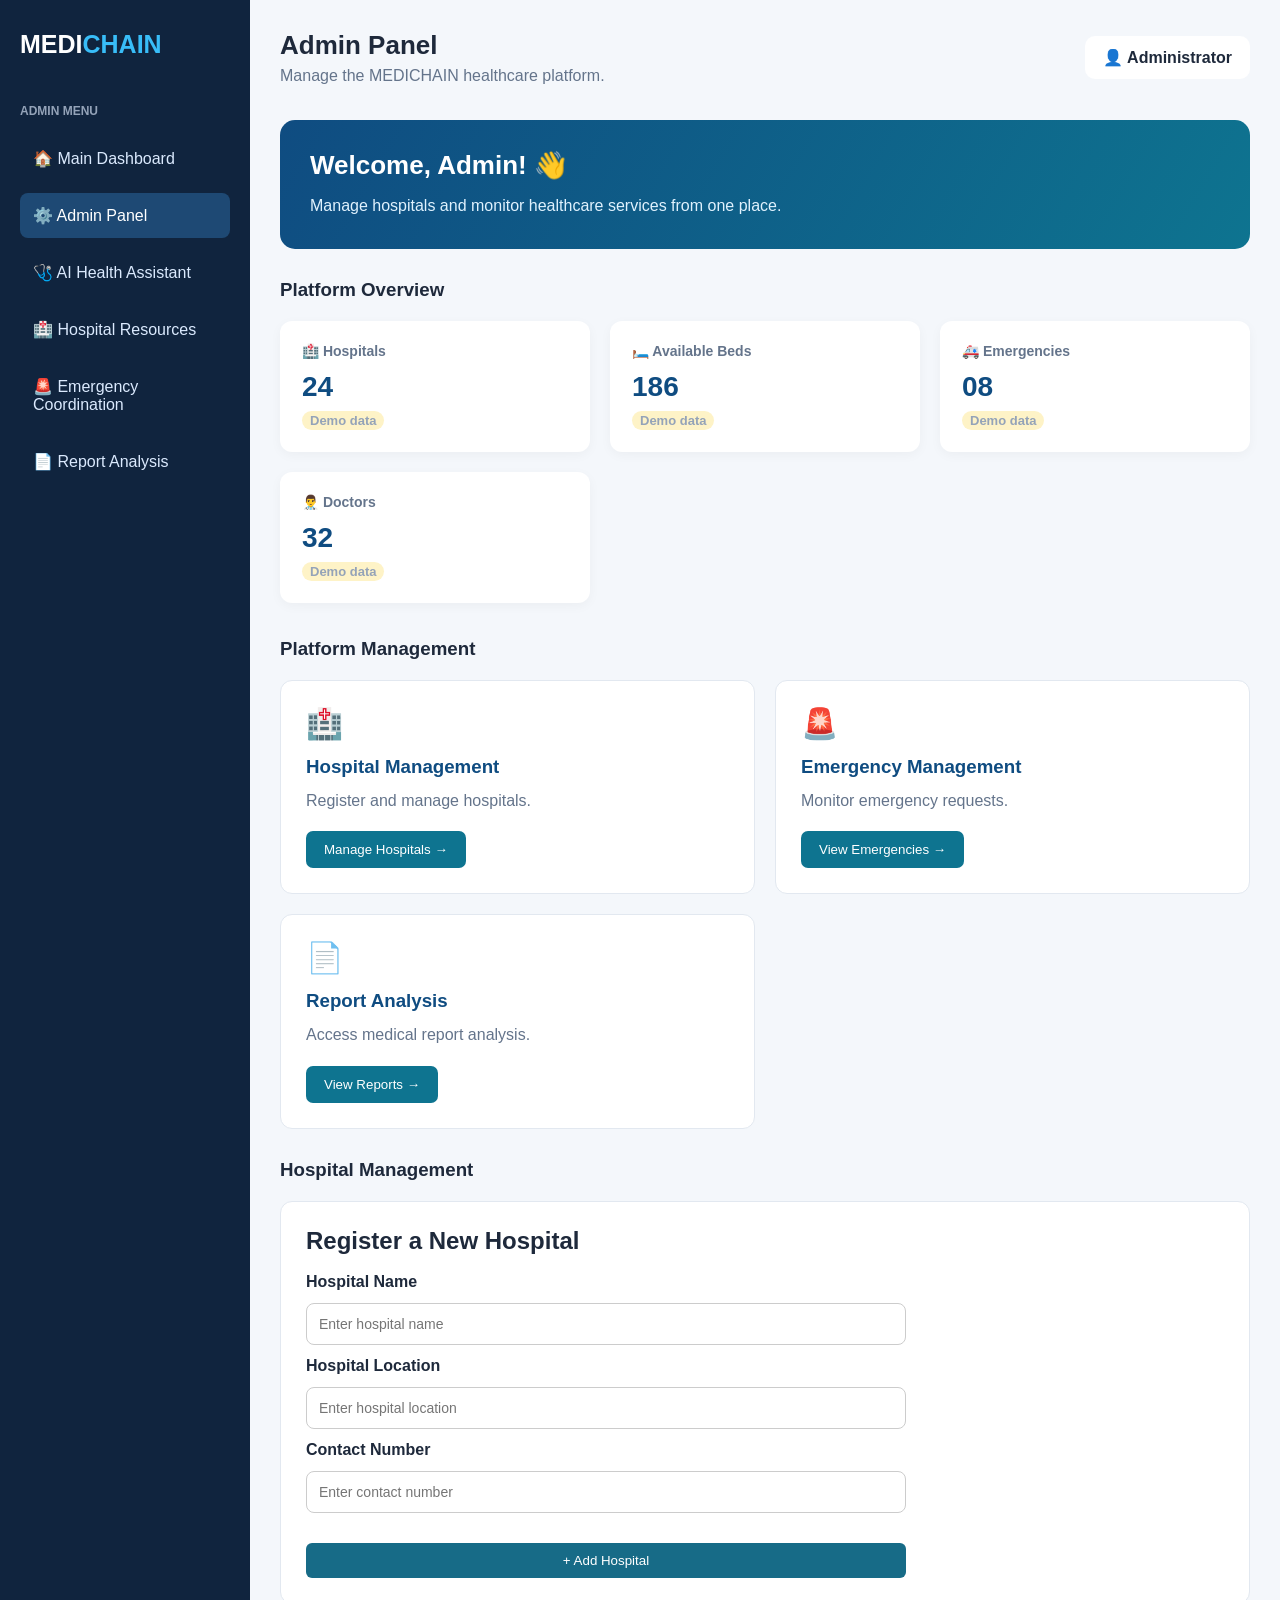
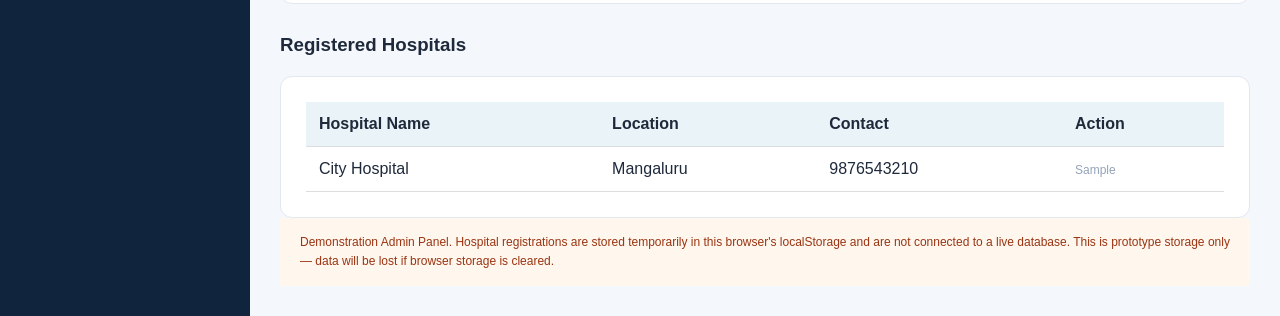
==== Frontend/admin.html @ 3cb1439a "Add MEDICHAIN frontend" ====
<!DOCTYPE html>
<html lang="en">
<head>
    <meta charset="UTF-8">
    <meta name="viewport" content="width=device-width, initial-scale=1.0">
    <title>MEDICHAIN | Admin Panel</title>
    <link rel="stylesheet" href="css/style.css">

    <style>
        .admin-form {
            display: grid;
            gap: 12px;
            max-width: 600px;
        }

        .admin-form input {
            width: 100%;
            padding: 12px;
            border: 1px solid #ccc;
            border-radius: 8px;
            font-size: 14px;
        }

        .admin-form button,
        .delete-btn {
            padding: 10px 16px;
            border: none;
            border-radius: 6px;
            background: #176b87;
            color: white;
            cursor: pointer;
        }

        .delete-btn {
            background: #d9534f;
        }

        .admin-table {
            width: 100%;
            border-collapse: collapse;
        }

        .admin-table th,
        .admin-table td {
            padding: 13px;
            text-align: left;
            border-bottom: 1px solid #ddd;
        }

        .admin-table th {
            background: #eaf3f7;
        }

        .admin-section {
            margin-top: 30px;
        }

        .admin-form label {
            font-weight: 600;
        }
    </style>
</head>

<body>

<div class="dashboard">

    <!-- SIDEBAR -->
    <aside class="sidebar">

        <div class="logo">MEDI<span>CHAIN</span></div>

        <h4>ADMIN MENU</h4>

        <ul>
            <li><a href="index.html">🏠 Main Dashboard</a></li>
            <li><a href="admin.html" class="active">⚙️ Admin Panel</a></li>
            <li><a href="assistant.html">🩺 AI Health Assistant</a></li>
            <li><a href="resources.html">🏥 Hospital Resources</a></li>
            <li><a href="emergency.html">🚨 Emergency Coordination</a></li>
            <li><a href="reports.html">📄 Report Analysis</a></li>
        </ul>

    </aside>

    <!-- MAIN CONTENT -->
    <main class="main-content">

        <header class="topbar">
            <div>
                <h2>Admin Panel</h2>
                <p>Manage the MEDICHAIN healthcare platform.</p>
            </div>

            <div class="profile">👤 Administrator</div>
        </header>

        <!-- WELCOME -->
        <section class="welcome">
            <h2>Welcome, Admin! 👋</h2>
            <p>Manage hospitals and monitor healthcare services from one place.</p>        </section>

        <!-- STATISTICS -->
        <h3 class="section-title">Platform Overview</h3>

        <section class="stats">

            <div class="stat-card">
                <h3>🏥 Hospitals</h3>
                <h1 id="hospitalCount">24</h1>
                <p class="demo-label">Demo data</p>
            </div>

            <div class="stat-card">
                <h3>🛏️ Available Beds</h3>
                <h1>186</h1>
                <p class="demo-label">Demo data</p>
            </div>

            <div class="stat-card">
                <h3>🚑 Emergencies</h3>
                <h1>08</h1>
                <p class="demo-label">Demo data</p>
            </div>

            <div class="stat-card">
                <h3>👨‍⚕️ Doctors</h3>
                <h1>32</h1>
                <p class="demo-label">Demo data</p>
            </div>

        </section>

        <!-- ADMINISTRATION -->
        <h3 class="section-title">Platform Management</h3>

        <section class="features">

            <div class="feature-card">
                <div class="icon">🏥</div>
                <h3>Hospital Management</h3>
                <p>Register and manage hospitals.</p>
                <button onclick="document.getElementById('hospitalSection').scrollIntoView({behavior:'smooth'})">
                    Manage Hospitals →
                </button>
            </div>

            <div class="feature-card">
                <div class="icon">🚨</div>
                <h3>Emergency Management</h3>
                <p>Monitor emergency requests.</p>
                <button onclick="window.location.href='emergency.html'">
                    View Emergencies →
                </button>
            </div>

            <div class="feature-card">
                <div class="icon">📄</div>
                <h3>Report Analysis</h3>
                <p>Access medical report analysis.</p>
                <button onclick="window.location.href='reports.html'">
                    View Reports →
                </button>
            </div>

        </section>

        <!-- HOSPITAL REGISTRATION -->
        <div class="admin-section" id="hospitalSection">

            <h3 class="section-title">Hospital Management</h3>

            <section class="feature-card">

                <h2>Register a New Hospital</h2>

                <br>

                <form class="admin-form" id="hospitalForm">

                    <label for="hospitalName">Hospital Name</label>
                    <input type="text" id="hospitalName"
                           placeholder="Enter hospital name" required>

                    <label for="hospitalLocation">Hospital Location</label>
                    <input type="text" id="hospitalLocation"
                           placeholder="Enter hospital location" required>

                    <label for="hospitalContact">Contact Number</label>
                    <input type="tel" id="hospitalContact"
                           placeholder="Enter contact number"
                           pattern="[0-9+ -]{7,15}" required>

                    <button type="submit">+ Add Hospital</button>

                </form>

                <p id="hospitalMessage"></p>

            </section>

        </div>

        <!-- HOSPITAL LIST -->
        <div class="admin-section">

            <h3 class="section-title">Registered Hospitals</h3>

            <section class="feature-card">

                <table class="admin-table">

                    <thead>
                        <tr>
                            <th>Hospital Name</th>
                            <th>Location</th>
                            <th>Contact</th>
                            <th>Action</th>
                        </tr>
                    </thead>

                    <tbody id="hospitalList">

                        <tr>
                            <td>City Hospital</td>
                            <td>Mangaluru</td>
                            <td>9876543210</td>
                            <td>Sample Hospital</td>
                        </tr>

                    </tbody>

                </table>

            </section>

        </div>

        <p class="disclaimer">
            Demonstration Admin Panel. Hospital registrations are stored
            temporarily in this browser's localStorage and are not connected to a live database.
            This is prototype storage only — data will be lost if browser storage is cleared.
        </p>

    </main>

</div>

<script>

    // Sample hospital shown when no localStorage data exists
    const SAMPLE_HOSPITALS = [
        { name: "City Hospital", location: "Mangaluru", contact: "9876543210", sample: true }
    ];

    // Load saved hospitals from browser storage (localStorage key: medichain_hospitals)
    let hospitals = JSON.parse(localStorage.getItem("medichain_hospitals")) || null;

    // First visit: pre-populate with sample data so the table is not blank
    if (hospitals === null) {
        hospitals = SAMPLE_HOSPITALS.slice();
    }

    function displayHospitals() {

        const hospitalList = document.getElementById("hospitalList");
        const hospitalCount = document.getElementById("hospitalCount");

        hospitalList.innerHTML = "";

        if (hospitals.length === 0) {
            const emptyRow = document.createElement("tr");
            const emptyCell = document.createElement("td");
            emptyCell.colSpan = 4;
            emptyCell.textContent = "No hospitals registered yet.";
            emptyCell.style.color = "#94a3b8";
            emptyCell.style.textAlign = "center";
            emptyRow.appendChild(emptyCell);
            hospitalList.appendChild(emptyRow);
            hospitalCount.textContent = 24;
            return;
        }

        hospitals.forEach(function(hospital, index) {

            const row = document.createElement("tr");

            [hospital.name, hospital.location, hospital.contact].forEach(function(value) {
                const cell = document.createElement("td");
                cell.textContent = value;
                row.appendChild(cell);
            });

            const actionCell = document.createElement("td");

            if (hospital.sample) {
                // Sample row: show a label instead of a delete button
                const label = document.createElement("span");
                label.textContent = "Sample";
                label.style.color = "#94a3b8";
                label.style.fontSize = "12px";
                actionCell.appendChild(label);
            } else {
                const deleteButton = document.createElement("button");
                deleteButton.textContent = "Delete";
                deleteButton.className = "delete-btn";
                deleteButton.onclick = function() {
                    deleteHospital(index);
                };
                actionCell.appendChild(deleteButton);
            }

            row.appendChild(actionCell);
            hospitalList.appendChild(row);

        });

        // Count: 24 base (demo) + user-added hospitals (excluding sample row)
        const userAdded = hospitals.filter(function(h) { return !h.sample; }).length;
        hospitalCount.textContent = 24 + userAdded;
    }

    // Add a new hospital
    document.getElementById("hospitalForm").addEventListener("submit", function(event) {

        event.preventDefault();

        const name = document.getElementById("hospitalName").value.trim();
        const location = document.getElementById("hospitalLocation").value.trim();
        const contact = document.getElementById("hospitalContact").value.trim();

        if (!name || !location || !contact) {
            return;
        }

        hospitals.push({
            name: name,
            location: location,
            contact: contact,
            sample: false
        });

        // Persist only non-sample hospitals to localStorage
        const toSave = hospitals.filter(function(h) { return !h.sample; });
        localStorage.setItem("medichain_hospitals", JSON.stringify(toSave));

        document.getElementById("hospitalMessage").textContent =
            "Hospital registered successfully! (Stored in browser localStorage — demonstration only.)";

        document.getElementById("hospitalForm").reset();

        displayHospitals();

    });

    // Delete a hospital
    function deleteHospital(index) {

        const confirmDelete = confirm("Are you sure you want to delete this hospital?");

        if (confirmDelete) {

            hospitals.splice(index, 1);

            const toSave = hospitals.filter(function(h) { return !h.sample; });
            localStorage.setItem("medichain_hospitals", JSON.stringify(toSave));

            displayHospitals();

        }

    }

    // Display hospitals when page loads
    displayHospitals();

</script>

</body>
</html>
---- Frontend/css/style.css ----
/* General Reset */
* {
    margin: 0;
    padding: 0;
    box-sizing: border-box;
}

body {
    font-family: Arial, sans-serif;
    background: #f4f7fb;
    color: #1e293b;
}

/* Main Layout */
.dashboard {
    display: flex;
    min-height: 100vh;
}

/* Sidebar */
.sidebar {
    width: 250px;
    background: #10243e;
    color: white;
    padding: 30px 20px;
}

.logo {
    font-size: 25px;
    font-weight: bold;
    margin-bottom: 45px;
}

.logo span {
    color: #38bdf8;
}

.sidebar h4 {
    color: #94a3b8;
    font-size: 12px;
    margin-bottom: 18px;
}

.sidebar ul {
    list-style: none;
}

.sidebar li {
    margin-bottom: 12px;
}

.sidebar a {
    display: block;
    color: #dbeafe;
    text-decoration: none;
    padding: 13px;
    border-radius: 8px;
    transition: 0.3s;
}

.sidebar a:hover,
.sidebar a.active {
    background: #1e4974;
    color: white;
}

/* Main Content */
.main-content {
    flex: 1;
    padding: 30px;
    min-width: 0;
}

.topbar {
    display: flex;
    justify-content: space-between;
    align-items: center;
    gap: 15px;
    margin-bottom: 35px;
}

.topbar h2 {
    font-size: 26px;
}

.topbar p {
    color: #64748b;
    margin-top: 6px;
}

.profile {
    background: white;
    padding: 12px 18px;
    border-radius: 10px;
    font-weight: bold;
}

/* Welcome Section */
.welcome {
    background: linear-gradient(120deg, #0f4c81, #0e7490);
    color: white;
    padding: 30px;
    border-radius: 15px;
    margin-bottom: 30px;
}

.welcome h2 {
    margin-bottom: 12px;
    font-size: 26px;
}

.welcome p {
    color: #e0f2fe;
    line-height: 1.6;
}

/* Statistics */
.stats {
    display: grid;
    grid-template-columns: repeat(3, minmax(0, 1fr));
    gap: 20px;
    margin-bottom: 35px;
}

.stat-card {
    background: white;
    padding: 22px;
    border-radius: 12px;
    box-shadow: 0 3px 12px rgba(0,0,0,0.04);
}

.stat-card h3 {
    color: #64748b;
    font-size: 14px;
    margin-bottom: 12px;
}

.stat-card h1 {
    font-size: 28px;
    color: #0f4c81;
}

/* Feature Cards */
.section-title {
    margin-bottom: 20px;
}

.features {
    display: grid;
    grid-template-columns: repeat(2, minmax(0, 1fr));
    gap: 20px;
}

.feature-card {
    background: white;
    padding: 25px;
    border-radius: 12px;
    border: 1px solid #e2e8f0;
    transition: 0.3s;
}

.feature-card:hover {
    transform: translateY(-5px);
    box-shadow: 0 8px 20px rgba(0,0,0,0.08);
}

.feature-card .icon {
    font-size: 30px;
    margin-bottom: 15px;
}

.feature-card h3 {
    margin-bottom: 10px;
    color: #0f4c81;
}

.feature-card p {
    color: #64748b;
    line-height: 1.6;
}

.feature-card button {
    margin-top: 18px;
    padding: 11px 18px;
    border: none;
    border-radius: 7px;
    background: #0e7490;
    color: white;
    cursor: pointer;
}

.feature-card button:hover {
    background: #155e75;
}

/* Responsive Design */
@media (max-width: 900px) {
    .sidebar {
        width: 200px;
    }

    .stats {
        grid-template-columns: repeat(2, minmax(0, 1fr));
    }
}

@media (max-width: 650px) {
    .dashboard {
        flex-direction: column;
    }

    .sidebar {
        width: 100%;
    }

    .stats,
    .features {
        grid-template-columns: 1fr;
    }

    .topbar {
        align-items: flex-start;
        flex-direction: column;
    }

    .main-content {
        padding: 18px;
    }
}

/* AI HEALTH ASSISTANT */

.chat-container {
    background: white;
    border-radius: 15px;
    border: 1px solid #e2e8f0;
    overflow: hidden;
    box-shadow: 0 4px 15px rgba(0,0,0,0.04);
}

.chat-header {
    padding: 20px;
    background: #10243e;
    color: white;
}

.chat-header h3 {
    margin-bottom: 7px;
}

.chat-header p {
    color: #4ade80;
    font-size: 13px;
}

.chat-messages {
    height: 350px;
    overflow-y: auto;
    padding: 25px;
    display: flex;
    flex-direction: column;
    gap: 15px;
}

.message {
    max-width: 75%;
    padding: 15px;
    border-radius: 12px;
    line-height: 1.6;
    white-space: pre-wrap;
}

.bot-message {
    background: #eaf4f8;
    color: #1e293b;
    align-self: flex-start;
}

.user-message {
    background: #0e7490;
    color: white;
    align-self: flex-end;
}

.suggestions {
    display: flex;
    flex-wrap: wrap;
    gap: 10px;
    padding: 15px 20px;
}

.suggestions button {
    background: #eff6ff;
    border: 1px solid #bfdbfe;
    color: #0f4c81;
    padding: 10px 14px;
    border-radius: 20px;
    cursor: pointer;
}

.suggestions button:hover {
    background: #dbeafe;
}

.chat-input {
    display: flex;
    gap: 10px;
    padding: 20px;
    border-top: 1px solid #e2e8f0;
}

.chat-input input {
    flex: 1;
    min-width: 0;
    padding: 14px;
    border: 1px solid #cbd5e1;
    border-radius: 8px;
    outline: none;
    font-size: 15px;
}

.chat-input input:focus {
    border-color: #0e7490;
}

.chat-input button {
    padding: 12px 22px;
    background: #0e7490;
    color: white;
    border: none;
    border-radius: 8px;
    cursor: pointer;
}

.chat-input button:hover {
    background: #155e75;
}

.disclaimer {
    padding: 15px 20px;
    background: #fff7ed;
    color: #9a3412;
    font-size: 12px;
    line-height: 1.6;
}

@media (max-width: 650px) {
    .message {
        max-width: 90%;
    }

    .chat-input {
        flex-direction: column;
    }

    .chat-input button {
        width: 100%;
    }
}

/* HOSPITAL RESOURCE DASHBOARD */

.resource-table {
    background: white;
    padding: 20px;
    border-radius: 12px;
    border: 1px solid #e2e8f0;
    overflow-x: auto;
    margin-bottom: 25px;
}

.resource-table table {
    width: 100%;
    border-collapse: collapse;
    min-width: 650px;
}

.resource-table th {
    background: #eff6ff;
    color: #0f4c81;
    padding: 16px;
    text-align: left;
    font-size: 14px;
}

.resource-table td {
    padding: 16px;
    border-bottom: 1px solid #e2e8f0;
    color: #475569;
    font-size: 14px;
}

.resource-table tr:last-child td {
    border-bottom: none;
}

.status {
    display: inline-block;
    padding: 6px 12px;
    border-radius: 20px;
    font-size: 12px;
    font-weight: bold;
}

.status.available {
    background: #dcfce7;
    color: #15803d;
}

.status.warning {
    background: #fef3c7;
    color: #b45309;
}

.status.occupied {
    background: #fee2e2;
    color: #b91c1c;
}

/* Resource card descriptions */

.stat-card p {
    color: #94a3b8;
    font-size: 13px;
    margin-top: 8px;
}

/* Demonstration data label */

.demo-label {
    display: inline-block;
    margin-top: 6px;
    font-size: 11px;
    color: #b45309;
    background: #fef3c7;
    padding: 2px 8px;
    border-radius: 10px;
    font-weight: 600;
}

/* Resource page responsive design */

@media (max-width: 650px) {
    .resource-table {
        padding: 12px;
    }
}
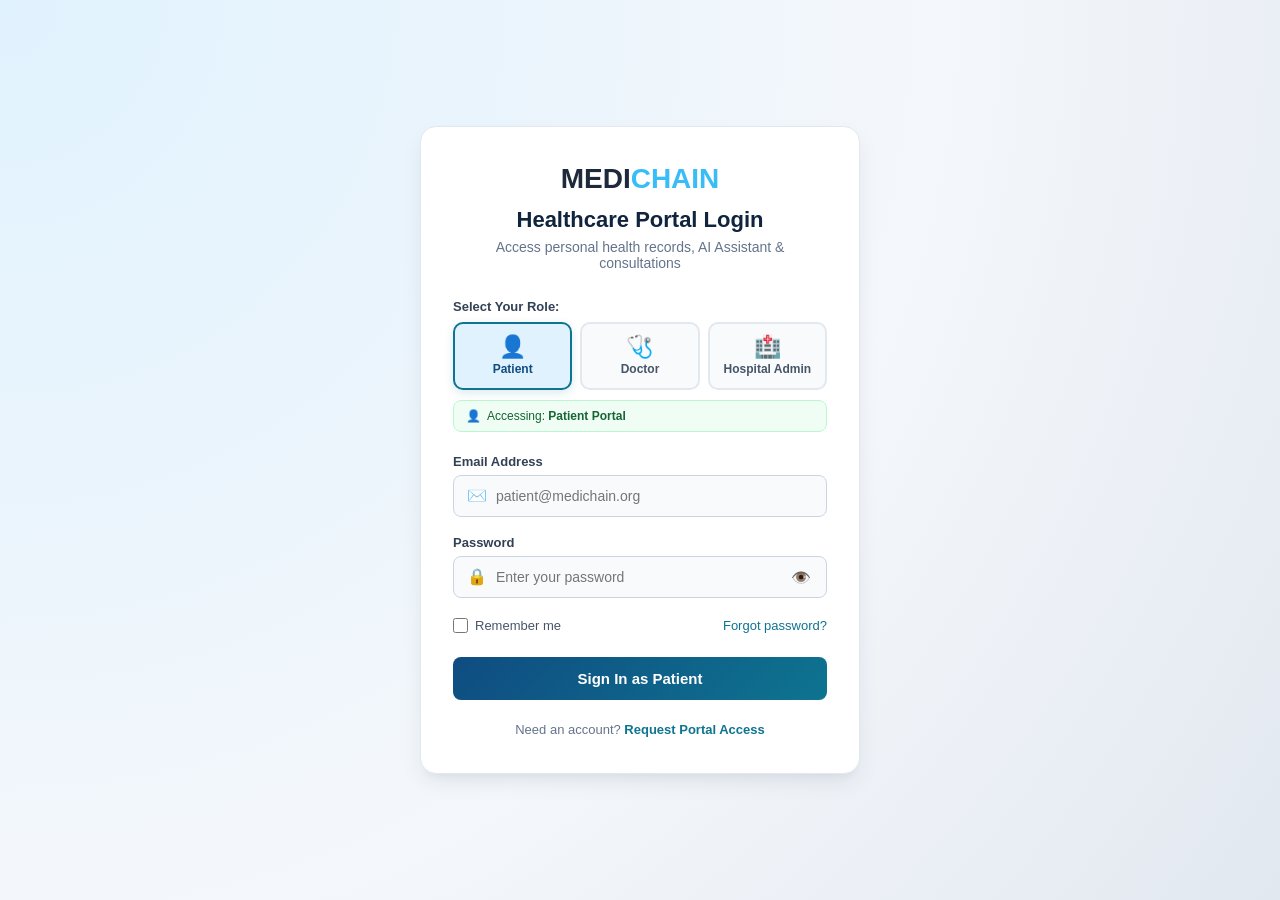
==== commit 8454af6d: "Add login authentication, collapsible sidebar, fixed menu, and UI theme updates" ====
--- a/Frontend/admin.html
+++ b/Frontend/admin.html
@@ -6,6 +6,12 @@
     <meta name="viewport" content="width=device-width, initial-scale=1.0">
     <title>MEDICHAIN | Admin Panel</title>
     <link rel="stylesheet" href="css/style.css">
+    <script>
+        (function() {
+            var auth = localStorage.getItem("medichain_auth") || sessionStorage.getItem("medichain_auth");
+            if (!auth) { window.location.replace("login.html"); }
+        })();
+    </script>
 
     <style>
         .admin-form {
@@ -69,17 +75,22 @@
     <!-- SIDEBAR -->
     <aside class="sidebar">
 
-        <div class="logo">MEDI<span>CHAIN</span></div>
+        <div class="sidebar-header">
+            <div class="logo">
+                <span class="logo-full">MEDI<span>CHAIN</span></span>
+                <span class="logo-short">M<span>C</span></span>
+            </div>
+        </div>
 
         <h4>ADMIN MENU</h4>
 
         <ul>
-            <li><a href="index.html">🏠 Main Dashboard</a></li>
-            <li><a href="admin.html" class="active">⚙️ Admin Panel</a></li>
-            <li><a href="assistant.html">🩺 AI Health Assistant</a></li>
-            <li><a href="resources.html">🏥 Hospital Resources</a></li>
-            <li><a href="emergency.html">🚨 Emergency Coordination</a></li>
-            <li><a href="reports.html">📄 Report Analysis</a></li>
+            <li><a href="index.html" title="Main Dashboard"><span class="nav-icon">🏠</span><span class="nav-text"> Main Dashboard</span></a></li>
+            <li><a href="admin.html" class="active" title="Admin Panel"><span class="nav-icon">⚙️</span><span class="nav-text"> Admin Panel</span></a></li>
+            <li><a href="assistant.html" title="AI Health Assistant"><span class="nav-icon">🩺</span><span class="nav-text"> AI Health Assistant</span></a></li>
+            <li><a href="resources.html" title="Hospital Resources"><span class="nav-icon">🏥</span><span class="nav-text"> Hospital Resources</span></a></li>
+            <li><a href="emergency.html" title="Emergency Coordination"><span class="nav-icon">🚨</span><span class="nav-text"> Emergency Coordination</span></a></li>
+            <li><a href="reports.html" title="Report Analysis"><span class="nav-icon">📄</span><span class="nav-text"> Report Analysis</span></a></li>
         </ul>
 
     </aside>
@@ -88,12 +99,21 @@
     <main class="main-content">
 
         <header class="topbar">
+            <div style="display: flex; align-items: center; gap: 15px;">
+                <button class="topbar-toggle-btn" onclick="toggleSidebar()" title="Toggle Sidebar">
+                    ☰
+                </button>
+                <div>
+                    <h2>Admin Panel</h2>
+                    <p>Manage the MEDICHAIN healthcare platform.</p>
+                </div>
+            </div>
+
             <div>
-                <h2>Admin Panel</h2>
-                <p>Manage the MEDICHAIN healthcare platform.</p>
-            </div>
-
-            <div class="profile">👤 Administrator</div>
+                <button class="profile logout-btn" onclick="handleLogout()" style="cursor: pointer; background: #fee2e2; color: #991b1b; border: 1px solid #fca5a5; font-weight: bold;">
+                    🚪 Logout
+                </button>
+            </div>
         </header>
 
         <!-- WELCOME -->
@@ -376,6 +396,7 @@
     displayHospitals();
 
 </script>
+<script src="js/script.js"></script>
 
 </body>
 </html>
--- a/Frontend/css/style.css
+++ b/Frontend/css/style.css
@@ -24,16 +24,109 @@
     background: #10243e;
     color: white;
     padding: 30px 20px;
+    transition: width 0.3s ease, padding 0.3s ease;
+    overflow-x: hidden;
+    overflow-y: auto;
+    white-space: nowrap;
+    flex-shrink: 0;
+    position: sticky;
+    top: 0;
+    height: 100vh;
+    z-index: 100;
+}
+
+.sidebar::-webkit-scrollbar {
+    width: 4px;
+}
+
+.sidebar::-webkit-scrollbar-thumb {
+    background: rgba(255, 255, 255, 0.2);
+    border-radius: 4px;
+}
+
+.sidebar-header {
+    margin-bottom: 40px;
 }
 
 .logo {
     font-size: 25px;
     font-weight: bold;
-    margin-bottom: 45px;
+    margin-bottom: 0;
 }
 
 .logo span {
     color: #38bdf8;
+}
+
+.logo-short {
+    display: none;
+    font-size: 24px;
+    font-weight: bold;
+    text-align: center;
+}
+
+.topbar-toggle-btn {
+    background: white;
+    border: 1px solid #cbd5e1;
+    color: #0f4c81;
+    border-radius: 8px;
+    width: 42px;
+    height: 42px;
+    display: inline-flex;
+    align-items: center;
+    justify-content: center;
+    cursor: pointer;
+    font-size: 20px;
+    transition: all 0.2s ease;
+    flex-shrink: 0;
+    box-shadow: 0 1px 3px rgba(0, 0, 0, 0.05);
+}
+
+.topbar-toggle-btn:hover {
+    background: #e0f2fe;
+    border-color: #0e7490;
+    color: #0e7490;
+}
+
+/* Sidebar Collapsed State */
+.sidebar.collapsed {
+    width: 75px;
+    padding: 30px 10px;
+}
+
+.sidebar.collapsed .sidebar-header {
+    text-align: center;
+    display: flex;
+    justify-content: center;
+}
+
+.sidebar.collapsed .logo-full {
+    display: none;
+}
+
+.sidebar.collapsed .logo-short {
+    display: block;
+}
+
+.sidebar.collapsed h4 {
+    display: none;
+}
+
+.sidebar.collapsed .nav-text {
+    display: none;
+}
+
+.sidebar.collapsed ul li a {
+    display: flex;
+    justify-content: center;
+    align-items: center;
+    padding: 12px 0;
+    font-size: 18px;
+}
+
+.sidebar.collapsed .nav-icon {
+    font-size: 20px;
+    margin: 0;
 }
 
 .sidebar h4 {
@@ -65,11 +158,20 @@
     color: white;
 }
 
-/* Main Content */
+/* Main Content (Right Side) */
 .main-content {
     flex: 1;
     padding: 30px;
     min-width: 0;
+    background: #3368A0;
+    min-height: 100vh;
+}
+
+.main-content .topbar h2,
+.main-content .section-title,
+.main-content > h2,
+.main-content > h3 {
+    color: #ffffff;
 }
 
 .topbar {
@@ -82,10 +184,11 @@
 
 .topbar h2 {
     font-size: 26px;
+    color: #ffffff;
 }
 
 .topbar p {
-    color: #64748b;
+    color: #e0f2fe;
     margin-top: 6px;
 }
 
@@ -98,11 +201,13 @@
 
 /* Welcome Section */
 .welcome {
-    background: linear-gradient(120deg, #0f4c81, #0e7490);
+    background: linear-gradient(120deg, #10243e, #1e4974);
     color: white;
     padding: 30px;
     border-radius: 15px;
     margin-bottom: 30px;
+    box-shadow: 0 6px 18px rgba(16, 36, 62, 0.25);
+    border: 1px solid rgba(255, 255, 255, 0.15);
 }
 
 .welcome h2 {
@@ -127,18 +232,25 @@
     background: white;
     padding: 22px;
     border-radius: 12px;
+    border: 2px solid transparent;
     box-shadow: 0 3px 12px rgba(0,0,0,0.04);
+    transition: transform 0.25s cubic-bezier(0.16, 1, 0.3, 1),
+                box-shadow 0.25s cubic-bezier(0.16, 1, 0.3, 1),
+                border-color 0.25s ease;
+    cursor: pointer;
 }
 
 .stat-card h3 {
     color: #64748b;
     font-size: 14px;
     margin-bottom: 12px;
+    transition: color 0.2s ease, font-weight 0.2s ease;
 }
 
 .stat-card h1 {
     font-size: 28px;
     color: #0f4c81;
+    transition: color 0.2s ease, font-weight 0.2s ease;
 }
 
 /* Feature Cards */
@@ -156,28 +268,67 @@
     background: white;
     padding: 25px;
     border-radius: 12px;
-    border: 1px solid #e2e8f0;
-    transition: 0.3s;
-}
-
+    border: 2px solid #e2e8f0;
+    transition: transform 0.25s cubic-bezier(0.16, 1, 0.3, 1),
+                box-shadow 0.25s cubic-bezier(0.16, 1, 0.3, 1),
+                border-color 0.25s ease;
+    cursor: pointer;
+}
+
+/* Card Pop-Up on Hover with Bold Black Color */
+.stat-card:hover,
 .feature-card:hover {
-    transform: translateY(-5px);
-    box-shadow: 0 8px 20px rgba(0,0,0,0.08);
+    transform: translateY(-8px) scale(1.015);
+    border-color: #000000;
+    box-shadow: 0 16px 32px rgba(0, 0, 0, 0.22), 0 0 0 1px #000000;
+}
+
+.stat-card:hover h1,
+.stat-card:hover h3,
+.stat-card:hover p,
+.feature-card:hover h1,
+.feature-card:hover h2,
+.feature-card:hover h3,
+.feature-card:hover p {
+    color: #000000 !important;
+}
+
+.stat-card:hover h1,
+.feature-card:hover h3 {
+    font-weight: 800;
+}
+
+.stat-card:hover h3,
+.feature-card:hover p {
+    font-weight: 600;
+}
+
+.feature-card:hover button {
+    background: #000000;
+    color: white;
+    box-shadow: 0 4px 12px rgba(0, 0, 0, 0.35);
 }
 
 .feature-card .icon {
     font-size: 30px;
     margin-bottom: 15px;
+    transition: transform 0.25s ease;
+}
+
+.feature-card:hover .icon {
+    transform: scale(1.15);
 }
 
 .feature-card h3 {
     margin-bottom: 10px;
     color: #0f4c81;
+    transition: color 0.2s ease, font-weight 0.2s ease;
 }
 
 .feature-card p {
     color: #64748b;
     line-height: 1.6;
+    transition: color 0.2s ease, font-weight 0.2s ease;
 }
 
 .feature-card button {
@@ -188,6 +339,7 @@
     background: #0e7490;
     color: white;
     cursor: pointer;
+    transition: all 0.2s ease;
 }
 
 .feature-card button:hover {
@@ -212,6 +364,8 @@
 
     .sidebar {
         width: 100%;
+        position: static;
+        height: auto;
     }
 
     .stats,
@@ -343,6 +497,9 @@
     color: #9a3412;
     font-size: 12px;
     line-height: 1.6;
+    border-radius: 10px;
+    margin-top: 25px;
+    box-shadow: 0 2px 8px rgba(0,0,0,0.06);
 }
 
 @media (max-width: 650px) {
@@ -446,3 +603,348 @@
         padding: 12px;
     }
 }
+
+/* ==========================================================================
+   AUTHENTICATION & LOGIN STYLES
+   ========================================================================== */
+
+.auth-body {
+    min-height: 100vh;
+    display: flex;
+    align-items: center;
+    justify-content: center;
+    background: radial-gradient(circle at top left, #e0f2fe 0%, #f4f7fb 60%, #e2e8f0 100%);
+    padding: 24px;
+}
+
+.auth-wrapper {
+    width: 100%;
+    max-width: 440px;
+    margin: 0 auto;
+}
+
+.auth-card {
+    background: white;
+    border-radius: 16px;
+    padding: 36px 32px;
+    box-shadow: 0 10px 25px -5px rgba(16, 36, 62, 0.1), 0 8px 10px -6px rgba(16, 36, 62, 0.05);
+    border: 1px solid #e2e8f0;
+}
+
+.auth-header {
+    text-align: center;
+    margin-bottom: 28px;
+}
+
+.auth-header .logo {
+    font-size: 28px;
+    margin-bottom: 12px;
+}
+
+.auth-header h2 {
+    font-size: 22px;
+    color: #10243e;
+    margin-bottom: 6px;
+}
+
+.auth-header p {
+    color: #64748b;
+    font-size: 14px;
+}
+
+/* Role Selector Tabs */
+.role-selector-container {
+    margin-bottom: 22px;
+}
+
+.role-label {
+    display: block;
+    font-size: 13px;
+    font-weight: 600;
+    color: #334155;
+    margin-bottom: 8px;
+}
+
+.role-selector-grid {
+    display: grid;
+    grid-template-columns: repeat(3, 1fr);
+    gap: 8px;
+}
+
+.role-tab {
+    padding: 12px 6px;
+    border: 2px solid #e2e8f0;
+    background: #f8fafc;
+    border-radius: 10px;
+    cursor: pointer;
+    display: flex;
+    flex-direction: column;
+    align-items: center;
+    gap: 4px;
+    transition: all 0.2s ease;
+    outline: none;
+    user-select: none;
+}
+
+.role-tab .role-icon {
+    font-size: 22px;
+    line-height: 1;
+}
+
+.role-tab .role-name {
+    font-size: 12px;
+    font-weight: 600;
+    color: #475569;
+    text-align: center;
+}
+
+.role-tab:hover {
+    border-color: #38bdf8;
+    background: #f0f9ff;
+    transform: translateY(-1px);
+}
+
+.role-tab.active {
+    border-color: #0e7490;
+    background: #e0f2fe;
+    box-shadow: 0 3px 10px rgba(14, 116, 144, 0.15);
+}
+
+.role-tab.active .role-name {
+    color: #0f4c81;
+}
+
+.role-info-badge {
+    margin-top: 10px;
+    padding: 8px 12px;
+    background: #f0fdf4;
+    border: 1px solid #bbf7d0;
+    border-radius: 8px;
+    font-size: 12px;
+    color: #166534;
+    display: flex;
+    align-items: center;
+    justify-content: space-between;
+    gap: 8px;
+}
+
+.role-info-text {
+    display: flex;
+    align-items: center;
+    gap: 6px;
+}
+
+.role-autofill-btn {
+    background: white;
+    border: 1px solid #86efac;
+    color: #15803d;
+    padding: 4px 9px;
+    border-radius: 12px;
+    font-size: 11px;
+    font-weight: 600;
+    cursor: pointer;
+    transition: all 0.2s;
+    white-space: nowrap;
+}
+
+.role-autofill-btn:hover {
+    background: #15803d;
+    color: white;
+}
+
+.auth-form {
+    display: flex;
+    flex-direction: column;
+    gap: 18px;
+}
+
+.form-group {
+    display: flex;
+    flex-direction: column;
+    gap: 6px;
+}
+
+.form-group label {
+    font-size: 13px;
+    font-weight: 600;
+    color: #334155;
+}
+
+.input-container {
+    position: relative;
+    display: flex;
+    align-items: center;
+}
+
+.input-container .input-icon {
+    position: absolute;
+    left: 14px;
+    font-size: 16px;
+    color: #94a3b8;
+    pointer-events: none;
+    line-height: 1;
+}
+
+.input-container input {
+    width: 100%;
+    padding: 12px 42px 12px 42px;
+    border: 1px solid #cbd5e1;
+    border-radius: 8px;
+    font-size: 14px;
+    color: #1e293b;
+    background: #f8fafc;
+    transition: all 0.2s ease;
+    outline: none;
+}
+
+.input-container input:focus {
+    background: white;
+    border-color: #0e7490;
+    box-shadow: 0 0 0 3px rgba(14, 116, 144, 0.15);
+}
+
+.toggle-password {
+    position: absolute;
+    right: 12px;
+    background: transparent;
+    border: none;
+    cursor: pointer;
+    font-size: 16px;
+    color: #64748b;
+    padding: 4px;
+    display: flex;
+    align-items: center;
+    justify-content: center;
+}
+
+.toggle-password:hover {
+    color: #0f4c81;
+}
+
+.form-options {
+    display: flex;
+    justify-content: space-between;
+    align-items: center;
+    font-size: 13px;
+    margin-top: 2px;
+}
+
+.remember-me {
+    display: flex;
+    align-items: center;
+    gap: 7px;
+    color: #475569;
+    cursor: pointer;
+    user-select: none;
+}
+
+.remember-me input[type="checkbox"] {
+    accent-color: #0e7490;
+    cursor: pointer;
+    width: 15px;
+    height: 15px;
+}
+
+.forgot-link {
+    color: #0e7490;
+    text-decoration: none;
+    font-weight: 500;
+}
+
+.forgot-link:hover {
+    text-decoration: underline;
+}
+
+.btn-primary-auth {
+    padding: 13px;
+    background: linear-gradient(135deg, #0f4c81, #0e7490);
+    color: white;
+    font-size: 15px;
+    font-weight: 600;
+    border: none;
+    border-radius: 8px;
+    cursor: pointer;
+    transition: all 0.2s ease;
+    display: flex;
+    align-items: center;
+    justify-content: center;
+    gap: 8px;
+    margin-top: 6px;
+}
+
+.btn-primary-auth:hover {
+    background: linear-gradient(135deg, #0d3d68, #0c6178);
+    transform: translateY(-1px);
+    box-shadow: 0 4px 12px rgba(14, 116, 144, 0.25);
+}
+
+.btn-primary-auth:active {
+    transform: translateY(0);
+}
+
+.btn-primary-auth:disabled {
+    opacity: 0.7;
+    cursor: not-allowed;
+    transform: none;
+}
+
+.auth-alert {
+    padding: 12px 14px;
+    border-radius: 8px;
+    font-size: 13px;
+    line-height: 1.4;
+    display: none;
+    margin-bottom: 16px;
+}
+
+.auth-alert.error {
+    background: #fee2e2;
+    border: 1px solid #fca5a5;
+    color: #991b1b;
+    display: block;
+}
+
+.auth-alert.success {
+    background: #dcfce7;
+    border: 1px solid #86efac;
+    color: #166534;
+    display: block;
+}
+
+.auth-footer {
+    text-align: center;
+    margin-top: 22px;
+    font-size: 13px;
+    color: #64748b;
+}
+
+.auth-footer a {
+    color: #0e7490;
+    text-decoration: none;
+    font-weight: 600;
+}
+
+.auth-footer a:hover {
+    text-decoration: underline;
+}
+
+.back-home {
+    display: inline-flex;
+    align-items: center;
+    gap: 6px;
+    margin-top: 16px;
+    color: #64748b;
+    text-decoration: none;
+    font-size: 13px;
+    transition: color 0.2s;
+}
+
+.back-home:hover {
+    color: #0f4c81;
+}
+
+@media (max-width: 480px) {
+    .auth-card {
+        padding: 26px 20px;
+    }
+}
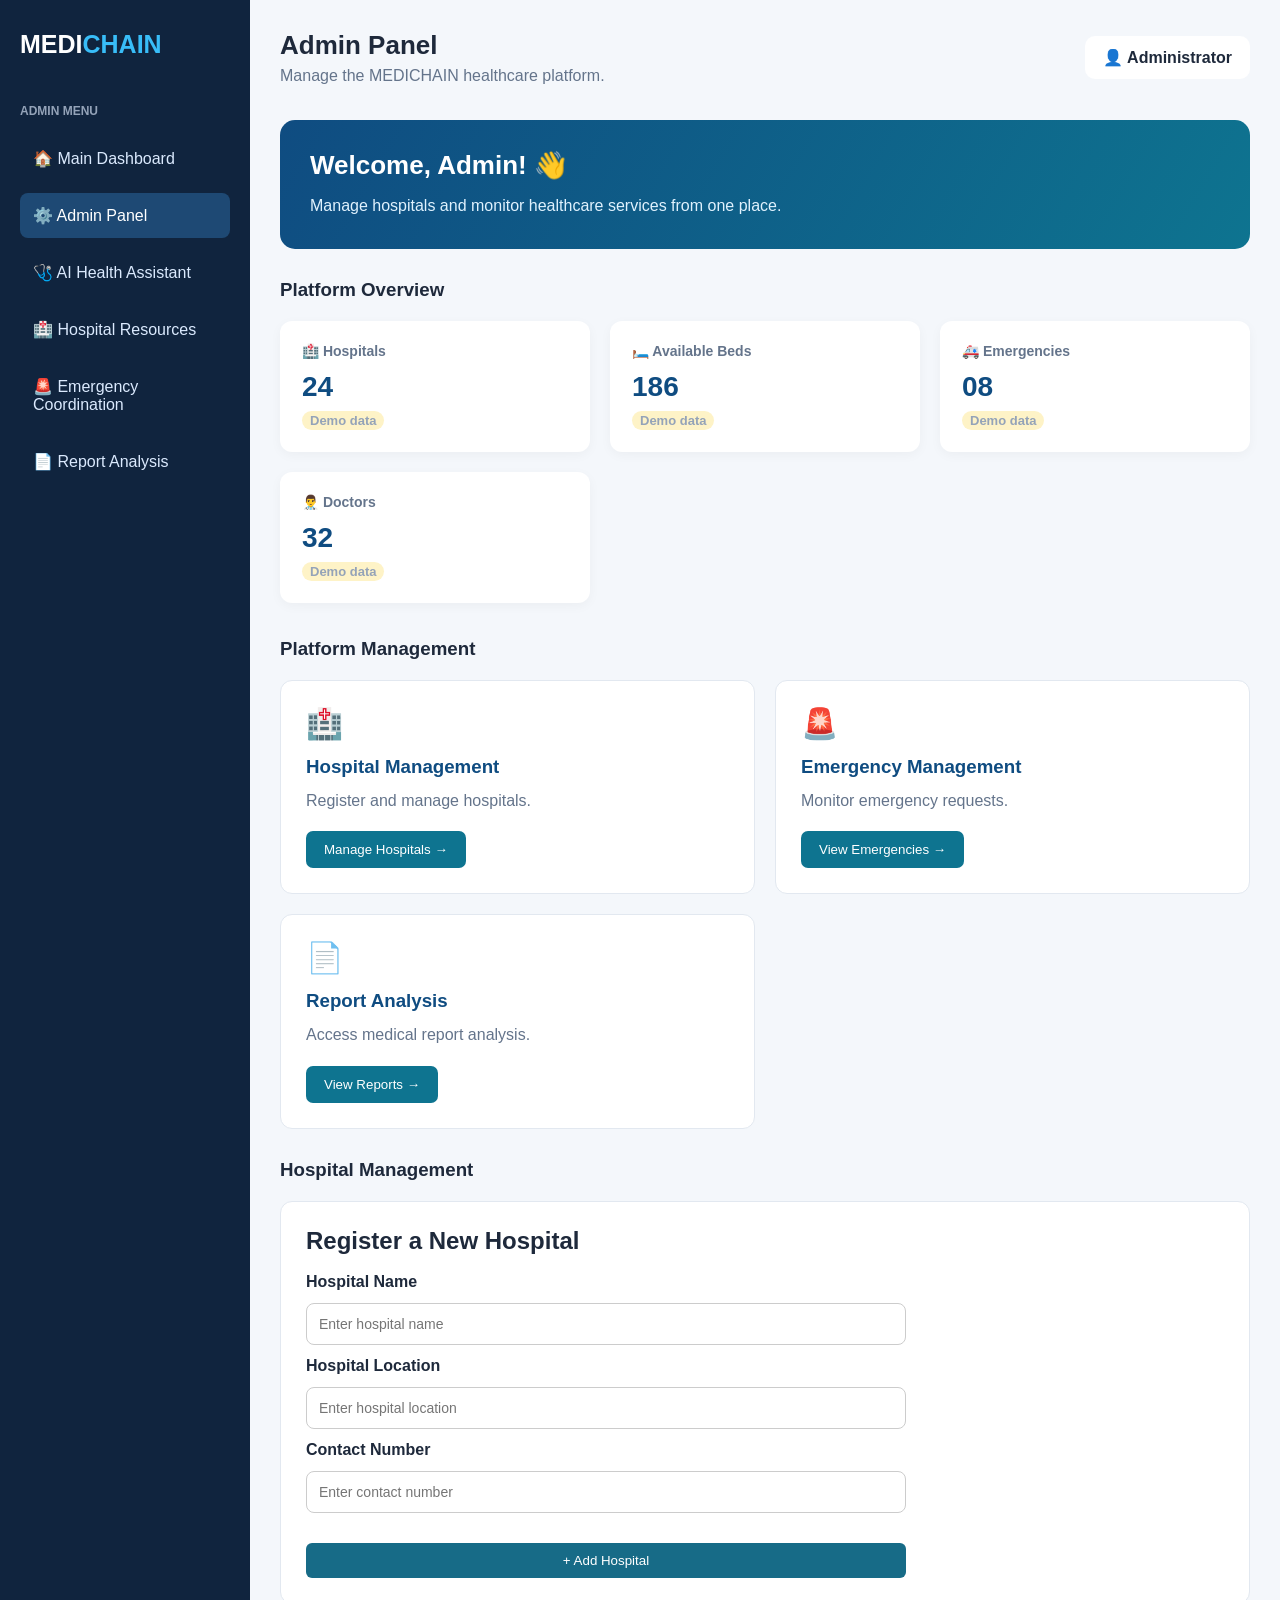
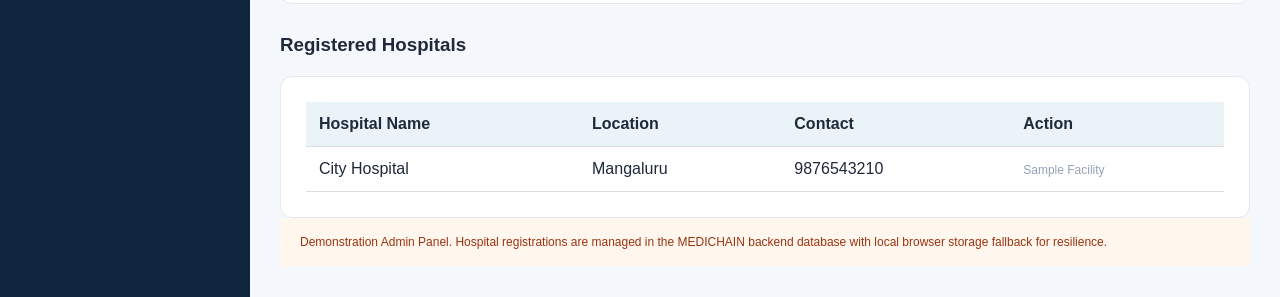
==== commit 3a08970b: "Implement MEDICHAIN backend scaffold and complete frontend-backend integration" ====
--- a/Frontend/admin.html
+++ b/Frontend/admin.html
@@ -6,12 +6,7 @@
     <meta name="viewport" content="width=device-width, initial-scale=1.0">
     <title>MEDICHAIN | Admin Panel</title>
     <link rel="stylesheet" href="css/style.css">
-    <script>
-        (function() {
-            var auth = localStorage.getItem("medichain_auth") || sessionStorage.getItem("medichain_auth");
-            if (!auth) { window.location.replace("login.html"); }
-        })();
-    </script>
+    <script src="js/api.js"></script>
 
     <style>
         .admin-form {
@@ -75,22 +70,17 @@
     <!-- SIDEBAR -->
     <aside class="sidebar">
 
-        <div class="sidebar-header">
-            <div class="logo">
-                <span class="logo-full">MEDI<span>CHAIN</span></span>
-                <span class="logo-short">M<span>C</span></span>
-            </div>
-        </div>
+        <div class="logo">MEDI<span>CHAIN</span></div>
 
         <h4>ADMIN MENU</h4>
 
         <ul>
-            <li><a href="index.html" title="Main Dashboard"><span class="nav-icon">🏠</span><span class="nav-text"> Main Dashboard</span></a></li>
-            <li><a href="admin.html" class="active" title="Admin Panel"><span class="nav-icon">⚙️</span><span class="nav-text"> Admin Panel</span></a></li>
-            <li><a href="assistant.html" title="AI Health Assistant"><span class="nav-icon">🩺</span><span class="nav-text"> AI Health Assistant</span></a></li>
-            <li><a href="resources.html" title="Hospital Resources"><span class="nav-icon">🏥</span><span class="nav-text"> Hospital Resources</span></a></li>
-            <li><a href="emergency.html" title="Emergency Coordination"><span class="nav-icon">🚨</span><span class="nav-text"> Emergency Coordination</span></a></li>
-            <li><a href="reports.html" title="Report Analysis"><span class="nav-icon">📄</span><span class="nav-text"> Report Analysis</span></a></li>
+            <li><a href="index.html">🏠 Main Dashboard</a></li>
+            <li><a href="admin.html" class="active">⚙️ Admin Panel</a></li>
+            <li><a href="assistant.html">🩺 AI Health Assistant</a></li>
+            <li><a href="resources.html">🏥 Hospital Resources</a></li>
+            <li><a href="emergency.html">🚨 Emergency Coordination</a></li>
+            <li><a href="reports.html">📄 Report Analysis</a></li>
         </ul>
 
     </aside>
@@ -99,21 +89,12 @@
     <main class="main-content">
 
         <header class="topbar">
-            <div style="display: flex; align-items: center; gap: 15px;">
-                <button class="topbar-toggle-btn" onclick="toggleSidebar()" title="Toggle Sidebar">
-                    ☰
-                </button>
-                <div>
-                    <h2>Admin Panel</h2>
-                    <p>Manage the MEDICHAIN healthcare platform.</p>
-                </div>
-            </div>
-
             <div>
-                <button class="profile logout-btn" onclick="handleLogout()" style="cursor: pointer; background: #fee2e2; color: #991b1b; border: 1px solid #fca5a5; font-weight: bold;">
-                    🚪 Logout
-                </button>
-            </div>
+                <h2>Admin Panel</h2>
+                <p>Manage the MEDICHAIN healthcare platform.</p>
+            </div>
+
+            <div class="profile">👤 Administrator</div>
         </header>
 
         <!-- WELCOME -->
@@ -258,32 +239,54 @@
         </div>
 
         <p class="disclaimer">
-            Demonstration Admin Panel. Hospital registrations are stored
-            temporarily in this browser's localStorage and are not connected to a live database.
-            This is prototype storage only — data will be lost if browser storage is cleared.
+            Demonstration Admin Panel. Hospital registrations are managed in the MEDICHAIN backend database
+            with local browser storage fallback for resilience.
         </p>
 
     </main>
 
 </div>
 
+<script src="js/api.js"></script>
 <script>
 
-    // Sample hospital shown when no localStorage data exists
-    const SAMPLE_HOSPITALS = [
-        { name: "City Hospital", location: "Mangaluru", contact: "9876543210", sample: true }
-    ];
-
-    // Load saved hospitals from browser storage (localStorage key: medichain_hospitals)
-    let hospitals = JSON.parse(localStorage.getItem("medichain_hospitals")) || null;
-
-    // First visit: pre-populate with sample data so the table is not blank
-    if (hospitals === null) {
-        hospitals = SAMPLE_HOSPITALS.slice();
+    let hospitals = [];
+    let isConnectedToBackend = false;
+
+    async function loadHospitals() {
+        const hospitalList = document.getElementById("hospitalList");
+        const hospitalCount = document.getElementById("hospitalCount");
+        const hospitalMessage = document.getElementById("hospitalMessage");
+
+        // Try loading from real backend API
+        try {
+            if (window.medichainApi) {
+                const apiHospitals = await window.medichainApi.getHospitals();
+                if (Array.isArray(apiHospitals)) {
+                    hospitals = apiHospitals;
+                    isConnectedToBackend = true;
+                    renderHospitalTable();
+                    return;
+                }
+            }
+        } catch (err) {
+            console.warn("Backend not reachable for hospitals, using localStorage fallback:", err);
+            isConnectedToBackend = false;
+        }
+
+        // Fallback to localStorage if backend is not reachable
+        const saved = JSON.parse(localStorage.getItem("medichain_hospitals")) || null;
+        if (saved !== null) {
+            hospitals = saved;
+        } else {
+            hospitals = [
+                { id: 1, name: "City Hospital", location: "Mangaluru", contact: "9876543210", is_sample: true }
+            ];
+        }
+        renderHospitalTable();
     }
 
-    function displayHospitals() {
-
+    function renderHospitalTable() {
         const hospitalList = document.getElementById("hospitalList");
         const hospitalCount = document.getElementById("hospitalCount");
 
@@ -302,8 +305,7 @@
             return;
         }
 
-        hospitals.forEach(function(hospital, index) {
-
+        hospitals.forEach(function(hospital) {
             const row = document.createElement("tr");
 
             [hospital.name, hospital.location, hospital.contact].forEach(function(value) {
@@ -314,10 +316,9 @@
 
             const actionCell = document.createElement("td");
 
-            if (hospital.sample) {
-                // Sample row: show a label instead of a delete button
+            if (hospital.is_sample || hospital.sample) {
                 const label = document.createElement("span");
-                label.textContent = "Sample";
+                label.textContent = "Sample Facility";
                 label.style.color = "#94a3b8";
                 label.style.fontSize = "12px";
                 actionCell.appendChild(label);
@@ -326,77 +327,82 @@
                 deleteButton.textContent = "Delete";
                 deleteButton.className = "delete-btn";
                 deleteButton.onclick = function() {
-                    deleteHospital(index);
+                    deleteHospital(hospital.id);
                 };
                 actionCell.appendChild(deleteButton);
             }
 
             row.appendChild(actionCell);
             hospitalList.appendChild(row);
-
         });
 
-        // Count: 24 base (demo) + user-added hospitals (excluding sample row)
-        const userAdded = hospitals.filter(function(h) { return !h.sample; }).length;
-        hospitalCount.textContent = 24 + userAdded;
+        // 24 base demo + added hospitals
+        const customCount = hospitals.filter(function(h) { return !h.is_sample && !h.sample; }).length;
+        hospitalCount.textContent = 24 + customCount;
     }
 
     // Add a new hospital
-    document.getElementById("hospitalForm").addEventListener("submit", function(event) {
-
+    document.getElementById("hospitalForm").addEventListener("submit", async function(event) {
         event.preventDefault();
 
         const name = document.getElementById("hospitalName").value.trim();
         const location = document.getElementById("hospitalLocation").value.trim();
         const contact = document.getElementById("hospitalContact").value.trim();
+        const messageEl = document.getElementById("hospitalMessage");
 
         if (!name || !location || !contact) {
             return;
         }
 
-        hospitals.push({
-            name: name,
-            location: location,
-            contact: contact,
-            sample: false
-        });
-
-        // Persist only non-sample hospitals to localStorage
-        const toSave = hospitals.filter(function(h) { return !h.sample; });
-        localStorage.setItem("medichain_hospitals", JSON.stringify(toSave));
-
-        document.getElementById("hospitalMessage").textContent =
-            "Hospital registered successfully! (Stored in browser localStorage — demonstration only.)";
-
-        document.getElementById("hospitalForm").reset();
-
-        displayHospitals();
-
+        messageEl.innerHTML = '<span class="spinner"></span> Registering hospital...';
+
+        try {
+            if (isConnectedToBackend && window.medichainApi) {
+                const created = await window.medichainApi.createHospital({ name, location, contact });
+                messageEl.textContent = `Hospital "${created.name}" registered in backend database!`;
+                messageEl.style.color = "#15803d";
+            } else {
+                const newId = Date.now();
+                hospitals.push({ id: newId, name, location, contact, is_sample: false });
+                localStorage.setItem("medichain_hospitals", JSON.stringify(hospitals));
+                messageEl.textContent = "Hospital registered successfully (stored in local browser fallback)!";
+                messageEl.style.color = "#b45309";
+            }
+
+            document.getElementById("hospitalForm").reset();
+            await loadHospitals();
+        } catch (err) {
+            messageEl.textContent = `Registration error: ${err.message}`;
+            messageEl.style.color = "#b91c1c";
+        }
     });
 
     // Delete a hospital
-    function deleteHospital(index) {
-
+    async function deleteHospital(hospitalId) {
         const confirmDelete = confirm("Are you sure you want to delete this hospital?");
-
-        if (confirmDelete) {
-
-            hospitals.splice(index, 1);
-
-            const toSave = hospitals.filter(function(h) { return !h.sample; });
-            localStorage.setItem("medichain_hospitals", JSON.stringify(toSave));
-
-            displayHospitals();
-
-        }
-
+        if (!confirmDelete) return;
+
+        const messageEl = document.getElementById("hospitalMessage");
+        try {
+            if (isConnectedToBackend && window.medichainApi) {
+                await window.medichainApi.deleteHospital(hospitalId);
+                messageEl.textContent = "Hospital deleted from backend database.";
+                messageEl.style.color = "#15803d";
+            } else {
+                hospitals = hospitals.filter(function(h) { return h.id !== hospitalId; });
+                localStorage.setItem("medichain_hospitals", JSON.stringify(hospitals));
+                messageEl.textContent = "Hospital deleted from local storage.";
+            }
+            await loadHospitals();
+        } catch (err) {
+            alert(`Error deleting hospital: ${err.message}`);
+        }
     }
 
-    // Display hospitals when page loads
-    displayHospitals();
+    // Initialize on page load
+    loadHospitals();
 
 </script>
-<script src="js/script.js"></script>
 
 </body>
 </html>
--- a/Frontend/css/style.css
+++ b/Frontend/css/style.css
@@ -24,109 +24,16 @@
     background: #10243e;
     color: white;
     padding: 30px 20px;
-    transition: width 0.3s ease, padding 0.3s ease;
-    overflow-x: hidden;
-    overflow-y: auto;
-    white-space: nowrap;
-    flex-shrink: 0;
-    position: sticky;
-    top: 0;
-    height: 100vh;
-    z-index: 100;
-}
-
-.sidebar::-webkit-scrollbar {
-    width: 4px;
-}
-
-.sidebar::-webkit-scrollbar-thumb {
-    background: rgba(255, 255, 255, 0.2);
-    border-radius: 4px;
-}
-
-.sidebar-header {
-    margin-bottom: 40px;
 }
 
 .logo {
     font-size: 25px;
     font-weight: bold;
-    margin-bottom: 0;
+    margin-bottom: 45px;
 }
 
 .logo span {
     color: #38bdf8;
-}
-
-.logo-short {
-    display: none;
-    font-size: 24px;
-    font-weight: bold;
-    text-align: center;
-}
-
-.topbar-toggle-btn {
-    background: white;
-    border: 1px solid #cbd5e1;
-    color: #0f4c81;
-    border-radius: 8px;
-    width: 42px;
-    height: 42px;
-    display: inline-flex;
-    align-items: center;
-    justify-content: center;
-    cursor: pointer;
-    font-size: 20px;
-    transition: all 0.2s ease;
-    flex-shrink: 0;
-    box-shadow: 0 1px 3px rgba(0, 0, 0, 0.05);
-}
-
-.topbar-toggle-btn:hover {
-    background: #e0f2fe;
-    border-color: #0e7490;
-    color: #0e7490;
-}
-
-/* Sidebar Collapsed State */
-.sidebar.collapsed {
-    width: 75px;
-    padding: 30px 10px;
-}
-
-.sidebar.collapsed .sidebar-header {
-    text-align: center;
-    display: flex;
-    justify-content: center;
-}
-
-.sidebar.collapsed .logo-full {
-    display: none;
-}
-
-.sidebar.collapsed .logo-short {
-    display: block;
-}
-
-.sidebar.collapsed h4 {
-    display: none;
-}
-
-.sidebar.collapsed .nav-text {
-    display: none;
-}
-
-.sidebar.collapsed ul li a {
-    display: flex;
-    justify-content: center;
-    align-items: center;
-    padding: 12px 0;
-    font-size: 18px;
-}
-
-.sidebar.collapsed .nav-icon {
-    font-size: 20px;
-    margin: 0;
 }
 
 .sidebar h4 {
@@ -158,20 +65,11 @@
     color: white;
 }
 
-/* Main Content (Right Side) */
+/* Main Content */
 .main-content {
     flex: 1;
     padding: 30px;
     min-width: 0;
-    background: #3368A0;
-    min-height: 100vh;
-}
-
-.main-content .topbar h2,
-.main-content .section-title,
-.main-content > h2,
-.main-content > h3 {
-    color: #ffffff;
 }
 
 .topbar {
@@ -184,11 +82,10 @@
 
 .topbar h2 {
     font-size: 26px;
-    color: #ffffff;
 }
 
 .topbar p {
-    color: #e0f2fe;
+    color: #64748b;
     margin-top: 6px;
 }
 
@@ -201,13 +98,11 @@
 
 /* Welcome Section */
 .welcome {
-    background: linear-gradient(120deg, #10243e, #1e4974);
+    background: linear-gradient(120deg, #0f4c81, #0e7490);
     color: white;
     padding: 30px;
     border-radius: 15px;
     margin-bottom: 30px;
-    box-shadow: 0 6px 18px rgba(16, 36, 62, 0.25);
-    border: 1px solid rgba(255, 255, 255, 0.15);
 }
 
 .welcome h2 {
@@ -232,25 +127,18 @@
     background: white;
     padding: 22px;
     border-radius: 12px;
-    border: 2px solid transparent;
     box-shadow: 0 3px 12px rgba(0,0,0,0.04);
-    transition: transform 0.25s cubic-bezier(0.16, 1, 0.3, 1),
-                box-shadow 0.25s cubic-bezier(0.16, 1, 0.3, 1),
-                border-color 0.25s ease;
-    cursor: pointer;
 }
 
 .stat-card h3 {
     color: #64748b;
     font-size: 14px;
     margin-bottom: 12px;
-    transition: color 0.2s ease, font-weight 0.2s ease;
 }
 
 .stat-card h1 {
     font-size: 28px;
     color: #0f4c81;
-    transition: color 0.2s ease, font-weight 0.2s ease;
 }
 
 /* Feature Cards */
@@ -268,67 +156,28 @@
     background: white;
     padding: 25px;
     border-radius: 12px;
-    border: 2px solid #e2e8f0;
-    transition: transform 0.25s cubic-bezier(0.16, 1, 0.3, 1),
-                box-shadow 0.25s cubic-bezier(0.16, 1, 0.3, 1),
-                border-color 0.25s ease;
-    cursor: pointer;
-}
-
-/* Card Pop-Up on Hover with Bold Black Color */
-.stat-card:hover,
+    border: 1px solid #e2e8f0;
+    transition: 0.3s;
+}
+
 .feature-card:hover {
-    transform: translateY(-8px) scale(1.015);
-    border-color: #000000;
-    box-shadow: 0 16px 32px rgba(0, 0, 0, 0.22), 0 0 0 1px #000000;
-}
-
-.stat-card:hover h1,
-.stat-card:hover h3,
-.stat-card:hover p,
-.feature-card:hover h1,
-.feature-card:hover h2,
-.feature-card:hover h3,
-.feature-card:hover p {
-    color: #000000 !important;
-}
-
-.stat-card:hover h1,
-.feature-card:hover h3 {
-    font-weight: 800;
-}
-
-.stat-card:hover h3,
-.feature-card:hover p {
-    font-weight: 600;
-}
-
-.feature-card:hover button {
-    background: #000000;
-    color: white;
-    box-shadow: 0 4px 12px rgba(0, 0, 0, 0.35);
+    transform: translateY(-5px);
+    box-shadow: 0 8px 20px rgba(0,0,0,0.08);
 }
 
 .feature-card .icon {
     font-size: 30px;
     margin-bottom: 15px;
-    transition: transform 0.25s ease;
-}
-
-.feature-card:hover .icon {
-    transform: scale(1.15);
 }
 
 .feature-card h3 {
     margin-bottom: 10px;
     color: #0f4c81;
-    transition: color 0.2s ease, font-weight 0.2s ease;
 }
 
 .feature-card p {
     color: #64748b;
     line-height: 1.6;
-    transition: color 0.2s ease, font-weight 0.2s ease;
 }
 
 .feature-card button {
@@ -339,7 +188,6 @@
     background: #0e7490;
     color: white;
     cursor: pointer;
-    transition: all 0.2s ease;
 }
 
 .feature-card button:hover {
@@ -364,8 +212,6 @@
 
     .sidebar {
         width: 100%;
-        position: static;
-        height: auto;
     }
 
     .stats,
@@ -497,9 +343,6 @@
     color: #9a3412;
     font-size: 12px;
     line-height: 1.6;
-    border-radius: 10px;
-    margin-top: 25px;
-    box-shadow: 0 2px 8px rgba(0,0,0,0.06);
 }
 
 @media (max-width: 650px) {
@@ -604,347 +447,115 @@
     }
 }
 
-/* ==========================================================================
-   AUTHENTICATION & LOGIN STYLES
-   ========================================================================== */
-
-.auth-body {
-    min-height: 100vh;
-    display: flex;
+/* API Integration & Feedback Components */
+
+.api-badge {
+    display: inline-block;
+    font-size: 11px;
+    padding: 3px 8px;
+    border-radius: 12px;
+    font-weight: 600;
+    margin-top: 6px;
+}
+
+.api-badge.live {
+    background: #dcfce7;
+    color: #15803d;
+}
+
+.api-badge.ai {
+    background: #e0f2fe;
+    color: #0369a1;
+}
+
+.api-badge.error {
+    background: #fee2e2;
+    color: #b91c1c;
+}
+
+.connection-banner {
+    padding: 12px 18px;
+    border-radius: 8px;
+    margin-bottom: 20px;
+    font-size: 13px;
+    display: flex;
+    justify-content: space-between;
     align-items: center;
-    justify-content: center;
-    background: radial-gradient(circle at top left, #e0f2fe 0%, #f4f7fb 60%, #e2e8f0 100%);
-    padding: 24px;
-}
-
-.auth-wrapper {
-    width: 100%;
-    max-width: 440px;
-    margin: 0 auto;
-}
-
-.auth-card {
-    background: white;
-    border-radius: 16px;
-    padding: 36px 32px;
-    box-shadow: 0 10px 25px -5px rgba(16, 36, 62, 0.1), 0 8px 10px -6px rgba(16, 36, 62, 0.05);
-    border: 1px solid #e2e8f0;
-}
-
-.auth-header {
-    text-align: center;
-    margin-bottom: 28px;
-}
-
-.auth-header .logo {
-    font-size: 28px;
-    margin-bottom: 12px;
-}
-
-.auth-header h2 {
-    font-size: 22px;
-    color: #10243e;
-    margin-bottom: 6px;
-}
-
-.auth-header p {
-    color: #64748b;
-    font-size: 14px;
-}
-
-/* Role Selector Tabs */
-.role-selector-container {
-    margin-bottom: 22px;
-}
-
-.role-label {
-    display: block;
-    font-size: 13px;
-    font-weight: 600;
-    color: #334155;
-    margin-bottom: 8px;
-}
-
-.role-selector-grid {
-    display: grid;
-    grid-template-columns: repeat(3, 1fr);
-    gap: 8px;
-}
-
-.role-tab {
-    padding: 12px 6px;
-    border: 2px solid #e2e8f0;
-    background: #f8fafc;
-    border-radius: 10px;
-    cursor: pointer;
-    display: flex;
-    flex-direction: column;
-    align-items: center;
-    gap: 4px;
-    transition: all 0.2s ease;
-    outline: none;
-    user-select: none;
-}
-
-.role-tab .role-icon {
-    font-size: 22px;
-    line-height: 1;
-}
-
-.role-tab .role-name {
-    font-size: 12px;
-    font-weight: 600;
-    color: #475569;
-    text-align: center;
-}
-
-.role-tab:hover {
-    border-color: #38bdf8;
-    background: #f0f9ff;
-    transform: translateY(-1px);
-}
-
-.role-tab.active {
-    border-color: #0e7490;
-    background: #e0f2fe;
-    box-shadow: 0 3px 10px rgba(14, 116, 144, 0.15);
-}
-
-.role-tab.active .role-name {
-    color: #0f4c81;
-}
-
-.role-info-badge {
-    margin-top: 10px;
-    padding: 8px 12px;
+    gap: 10px;
+}
+
+.connection-banner.error {
+    background: #fef2f2;
+    border: 1px solid #fecaca;
+    color: #991b1b;
+}
+
+.connection-banner.success {
     background: #f0fdf4;
     border: 1px solid #bbf7d0;
-    border-radius: 8px;
+    color: #166534;
+}
+
+.connection-banner button {
+    background: #0e7490;
+    color: white;
+    border: none;
+    padding: 6px 12px;
+    border-radius: 6px;
+    cursor: pointer;
     font-size: 12px;
-    color: #166534;
-    display: flex;
-    align-items: center;
-    justify-content: space-between;
-    gap: 8px;
-}
-
-.role-info-text {
+}
+
+.connection-banner button:hover {
+    background: #155e75;
+}
+
+.spinner {
+    display: inline-block;
+    width: 14px;
+    height: 14px;
+    border: 2px solid rgba(14, 116, 144, 0.2);
+    border-radius: 50%;
+    border-top-color: #0e7490;
+    animation: spin 0.8s linear infinite;
+    vertical-align: middle;
+    margin-right: 6px;
+}
+
+@keyframes spin {
+    to { transform: rotate(360deg); }
+}
+
+.chat-typing {
     display: flex;
     align-items: center;
     gap: 6px;
-}
-
-.role-autofill-btn {
-    background: white;
-    border: 1px solid #86efac;
-    color: #15803d;
-    padding: 4px 9px;
-    border-radius: 12px;
-    font-size: 11px;
-    font-weight: 600;
-    cursor: pointer;
-    transition: all 0.2s;
-    white-space: nowrap;
-}
-
-.role-autofill-btn:hover {
-    background: #15803d;
-    color: white;
-}
-
-.auth-form {
-    display: flex;
-    flex-direction: column;
-    gap: 18px;
-}
-
-.form-group {
-    display: flex;
-    flex-direction: column;
-    gap: 6px;
-}
-
-.form-group label {
+    padding: 12px 16px;
+    color: #64748b;
     font-size: 13px;
-    font-weight: 600;
+    font-style: italic;
+}
+
+.report-section-block {
+    margin-top: 15px;
+    padding: 15px;
+    background: #f8fafc;
+    border-radius: 8px;
+    border-left: 4px solid #0e7490;
+}
+
+.report-section-block h4 {
+    color: #0f4c81;
+    margin-bottom: 8px;
+    font-size: 14px;
+}
+
+.report-section-block ul {
+    margin-left: 20px;
     color: #334155;
-}
-
-.input-container {
-    position: relative;
-    display: flex;
-    align-items: center;
-}
-
-.input-container .input-icon {
-    position: absolute;
-    left: 14px;
-    font-size: 16px;
-    color: #94a3b8;
-    pointer-events: none;
-    line-height: 1;
-}
-
-.input-container input {
-    width: 100%;
-    padding: 12px 42px 12px 42px;
-    border: 1px solid #cbd5e1;
-    border-radius: 8px;
-    font-size: 14px;
-    color: #1e293b;
-    background: #f8fafc;
-    transition: all 0.2s ease;
-    outline: none;
-}
-
-.input-container input:focus {
-    background: white;
-    border-color: #0e7490;
-    box-shadow: 0 0 0 3px rgba(14, 116, 144, 0.15);
-}
-
-.toggle-password {
-    position: absolute;
-    right: 12px;
-    background: transparent;
-    border: none;
-    cursor: pointer;
-    font-size: 16px;
-    color: #64748b;
-    padding: 4px;
-    display: flex;
-    align-items: center;
-    justify-content: center;
-}
-
-.toggle-password:hover {
-    color: #0f4c81;
-}
-
-.form-options {
-    display: flex;
-    justify-content: space-between;
-    align-items: center;
-    font-size: 13px;
-    margin-top: 2px;
-}
-
-.remember-me {
-    display: flex;
-    align-items: center;
-    gap: 7px;
-    color: #475569;
-    cursor: pointer;
-    user-select: none;
-}
-
-.remember-me input[type="checkbox"] {
-    accent-color: #0e7490;
-    cursor: pointer;
-    width: 15px;
-    height: 15px;
-}
-
-.forgot-link {
-    color: #0e7490;
-    text-decoration: none;
-    font-weight: 500;
-}
-
-.forgot-link:hover {
-    text-decoration: underline;
-}
-
-.btn-primary-auth {
-    padding: 13px;
-    background: linear-gradient(135deg, #0f4c81, #0e7490);
-    color: white;
-    font-size: 15px;
-    font-weight: 600;
-    border: none;
-    border-radius: 8px;
-    cursor: pointer;
-    transition: all 0.2s ease;
-    display: flex;
-    align-items: center;
-    justify-content: center;
-    gap: 8px;
-    margin-top: 6px;
-}
-
-.btn-primary-auth:hover {
-    background: linear-gradient(135deg, #0d3d68, #0c6178);
-    transform: translateY(-1px);
-    box-shadow: 0 4px 12px rgba(14, 116, 144, 0.25);
-}
-
-.btn-primary-auth:active {
-    transform: translateY(0);
-}
-
-.btn-primary-auth:disabled {
-    opacity: 0.7;
-    cursor: not-allowed;
-    transform: none;
-}
-
-.auth-alert {
-    padding: 12px 14px;
-    border-radius: 8px;
-    font-size: 13px;
-    line-height: 1.4;
-    display: none;
-    margin-bottom: 16px;
-}
-
-.auth-alert.error {
-    background: #fee2e2;
-    border: 1px solid #fca5a5;
-    color: #991b1b;
-    display: block;
-}
-
-.auth-alert.success {
-    background: #dcfce7;
-    border: 1px solid #86efac;
-    color: #166534;
-    display: block;
-}
-
-.auth-footer {
-    text-align: center;
-    margin-top: 22px;
-    font-size: 13px;
-    color: #64748b;
-}
-
-.auth-footer a {
-    color: #0e7490;
-    text-decoration: none;
-    font-weight: 600;
-}
-
-.auth-footer a:hover {
-    text-decoration: underline;
-}
-
-.back-home {
-    display: inline-flex;
-    align-items: center;
-    gap: 6px;
-    margin-top: 16px;
-    color: #64748b;
-    text-decoration: none;
-    font-size: 13px;
-    transition: color 0.2s;
-}
-
-.back-home:hover {
-    color: #0f4c81;
-}
-
-@media (max-width: 480px) {
-    .auth-card {
-        padding: 26px 20px;
-    }
-}
+    line-height: 1.6;
+}
+
+.report-section-block li {
+    margin-bottom: 6px;
+}
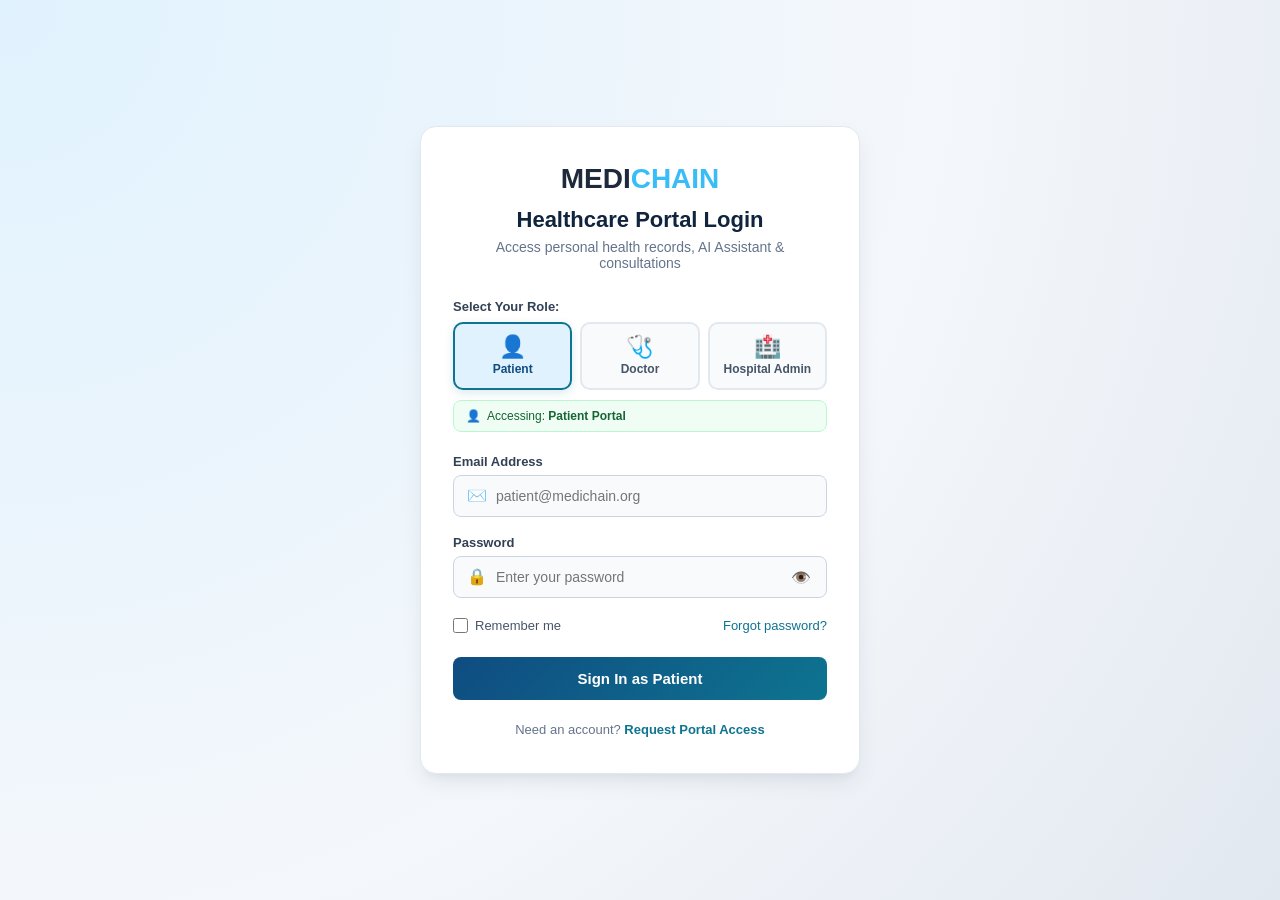
==== commit b436edd8: "Merge shravya_backend: Add FastAPI backend scaffold, complete frontend integration, and preserve aut" ====
--- a/Frontend/admin.html
+++ b/Frontend/admin.html
@@ -6,6 +6,12 @@
     <meta name="viewport" content="width=device-width, initial-scale=1.0">
     <title>MEDICHAIN | Admin Panel</title>
     <link rel="stylesheet" href="css/style.css">
+    <script>
+        (function() {
+            var auth = localStorage.getItem("medichain_auth") || sessionStorage.getItem("medichain_auth");
+            if (!auth) { window.location.replace("login.html"); }
+        })();
+    </script>
     <script src="js/api.js"></script>
 
     <style>
@@ -70,17 +76,22 @@
     <!-- SIDEBAR -->
     <aside class="sidebar">
 
-        <div class="logo">MEDI<span>CHAIN</span></div>
+        <div class="sidebar-header">
+            <div class="logo">
+                <span class="logo-full">MEDI<span>CHAIN</span></span>
+                <span class="logo-short">M<span>C</span></span>
+            </div>
+        </div>
 
         <h4>ADMIN MENU</h4>
 
         <ul>
-            <li><a href="index.html">🏠 Main Dashboard</a></li>
-            <li><a href="admin.html" class="active">⚙️ Admin Panel</a></li>
-            <li><a href="assistant.html">🩺 AI Health Assistant</a></li>
-            <li><a href="resources.html">🏥 Hospital Resources</a></li>
-            <li><a href="emergency.html">🚨 Emergency Coordination</a></li>
-            <li><a href="reports.html">📄 Report Analysis</a></li>
+            <li><a href="index.html" title="Main Dashboard"><span class="nav-icon">🏠</span><span class="nav-text"> Main Dashboard</span></a></li>
+            <li><a href="admin.html" class="active" title="Admin Panel"><span class="nav-icon">⚙️</span><span class="nav-text"> Admin Panel</span></a></li>
+            <li><a href="assistant.html" title="AI Health Assistant"><span class="nav-icon">🩺</span><span class="nav-text"> AI Health Assistant</span></a></li>
+            <li><a href="resources.html" title="Hospital Resources"><span class="nav-icon">🏥</span><span class="nav-text"> Hospital Resources</span></a></li>
+            <li><a href="emergency.html" title="Emergency Coordination"><span class="nav-icon">🚨</span><span class="nav-text"> Emergency Coordination</span></a></li>
+            <li><a href="reports.html" title="Report Analysis"><span class="nav-icon">📄</span><span class="nav-text"> Report Analysis</span></a></li>
         </ul>
 
     </aside>
@@ -89,12 +100,21 @@
     <main class="main-content">
 
         <header class="topbar">
+            <div style="display: flex; align-items: center; gap: 15px;">
+                <button class="topbar-toggle-btn" onclick="toggleSidebar()" title="Toggle Sidebar">
+                    ☰
+                </button>
+                <div>
+                    <h2>Admin Panel</h2>
+                    <p>Manage the MEDICHAIN healthcare platform.</p>
+                </div>
+            </div>
+
             <div>
-                <h2>Admin Panel</h2>
-                <p>Manage the MEDICHAIN healthcare platform.</p>
-            </div>
-
-            <div class="profile">👤 Administrator</div>
+                <button class="profile logout-btn" onclick="handleLogout()" style="cursor: pointer; background: #fee2e2; color: #991b1b; border: 1px solid #fca5a5; font-weight: bold;">
+                    🚪 Logout
+                </button>
+            </div>
         </header>
 
         <!-- WELCOME -->
@@ -403,6 +423,7 @@
     loadHospitals();
 
 </script>
+<script src="js/script.js"></script>
 
 </body>
 </html>
--- a/Frontend/css/style.css
+++ b/Frontend/css/style.css
@@ -24,16 +24,109 @@
     background: #10243e;
     color: white;
     padding: 30px 20px;
+    transition: width 0.3s ease, padding 0.3s ease;
+    overflow-x: hidden;
+    overflow-y: auto;
+    white-space: nowrap;
+    flex-shrink: 0;
+    position: sticky;
+    top: 0;
+    height: 100vh;
+    z-index: 100;
+}
+
+.sidebar::-webkit-scrollbar {
+    width: 4px;
+}
+
+.sidebar::-webkit-scrollbar-thumb {
+    background: rgba(255, 255, 255, 0.2);
+    border-radius: 4px;
+}
+
+.sidebar-header {
+    margin-bottom: 40px;
 }
 
 .logo {
     font-size: 25px;
     font-weight: bold;
-    margin-bottom: 45px;
+    margin-bottom: 0;
 }
 
 .logo span {
     color: #38bdf8;
+}
+
+.logo-short {
+    display: none;
+    font-size: 24px;
+    font-weight: bold;
+    text-align: center;
+}
+
+.topbar-toggle-btn {
+    background: white;
+    border: 1px solid #cbd5e1;
+    color: #0f4c81;
+    border-radius: 8px;
+    width: 42px;
+    height: 42px;
+    display: inline-flex;
+    align-items: center;
+    justify-content: center;
+    cursor: pointer;
+    font-size: 20px;
+    transition: all 0.2s ease;
+    flex-shrink: 0;
+    box-shadow: 0 1px 3px rgba(0, 0, 0, 0.05);
+}
+
+.topbar-toggle-btn:hover {
+    background: #e0f2fe;
+    border-color: #0e7490;
+    color: #0e7490;
+}
+
+/* Sidebar Collapsed State */
+.sidebar.collapsed {
+    width: 75px;
+    padding: 30px 10px;
+}
+
+.sidebar.collapsed .sidebar-header {
+    text-align: center;
+    display: flex;
+    justify-content: center;
+}
+
+.sidebar.collapsed .logo-full {
+    display: none;
+}
+
+.sidebar.collapsed .logo-short {
+    display: block;
+}
+
+.sidebar.collapsed h4 {
+    display: none;
+}
+
+.sidebar.collapsed .nav-text {
+    display: none;
+}
+
+.sidebar.collapsed ul li a {
+    display: flex;
+    justify-content: center;
+    align-items: center;
+    padding: 12px 0;
+    font-size: 18px;
+}
+
+.sidebar.collapsed .nav-icon {
+    font-size: 20px;
+    margin: 0;
 }
 
 .sidebar h4 {
@@ -65,11 +158,20 @@
     color: white;
 }
 
-/* Main Content */
+/* Main Content (Right Side) */
 .main-content {
     flex: 1;
     padding: 30px;
     min-width: 0;
+    background: #3368A0;
+    min-height: 100vh;
+}
+
+.main-content .topbar h2,
+.main-content .section-title,
+.main-content > h2,
+.main-content > h3 {
+    color: #ffffff;
 }
 
 .topbar {
@@ -82,10 +184,11 @@
 
 .topbar h2 {
     font-size: 26px;
+    color: #ffffff;
 }
 
 .topbar p {
-    color: #64748b;
+    color: #e0f2fe;
     margin-top: 6px;
 }
 
@@ -98,11 +201,13 @@
 
 /* Welcome Section */
 .welcome {
-    background: linear-gradient(120deg, #0f4c81, #0e7490);
+    background: linear-gradient(120deg, #10243e, #1e4974);
     color: white;
     padding: 30px;
     border-radius: 15px;
     margin-bottom: 30px;
+    box-shadow: 0 6px 18px rgba(16, 36, 62, 0.25);
+    border: 1px solid rgba(255, 255, 255, 0.15);
 }
 
 .welcome h2 {
@@ -127,18 +232,25 @@
     background: white;
     padding: 22px;
     border-radius: 12px;
+    border: 2px solid transparent;
     box-shadow: 0 3px 12px rgba(0,0,0,0.04);
+    transition: transform 0.25s cubic-bezier(0.16, 1, 0.3, 1),
+                box-shadow 0.25s cubic-bezier(0.16, 1, 0.3, 1),
+                border-color 0.25s ease;
+    cursor: pointer;
 }
 
 .stat-card h3 {
     color: #64748b;
     font-size: 14px;
     margin-bottom: 12px;
+    transition: color 0.2s ease, font-weight 0.2s ease;
 }
 
 .stat-card h1 {
     font-size: 28px;
     color: #0f4c81;
+    transition: color 0.2s ease, font-weight 0.2s ease;
 }
 
 /* Feature Cards */
@@ -156,28 +268,67 @@
     background: white;
     padding: 25px;
     border-radius: 12px;
-    border: 1px solid #e2e8f0;
-    transition: 0.3s;
-}
-
+    border: 2px solid #e2e8f0;
+    transition: transform 0.25s cubic-bezier(0.16, 1, 0.3, 1),
+                box-shadow 0.25s cubic-bezier(0.16, 1, 0.3, 1),
+                border-color 0.25s ease;
+    cursor: pointer;
+}
+
+/* Card Pop-Up on Hover with Bold Black Color */
+.stat-card:hover,
 .feature-card:hover {
-    transform: translateY(-5px);
-    box-shadow: 0 8px 20px rgba(0,0,0,0.08);
+    transform: translateY(-8px) scale(1.015);
+    border-color: #000000;
+    box-shadow: 0 16px 32px rgba(0, 0, 0, 0.22), 0 0 0 1px #000000;
+}
+
+.stat-card:hover h1,
+.stat-card:hover h3,
+.stat-card:hover p,
+.feature-card:hover h1,
+.feature-card:hover h2,
+.feature-card:hover h3,
+.feature-card:hover p {
+    color: #000000 !important;
+}
+
+.stat-card:hover h1,
+.feature-card:hover h3 {
+    font-weight: 800;
+}
+
+.stat-card:hover h3,
+.feature-card:hover p {
+    font-weight: 600;
+}
+
+.feature-card:hover button {
+    background: #000000;
+    color: white;
+    box-shadow: 0 4px 12px rgba(0, 0, 0, 0.35);
 }
 
 .feature-card .icon {
     font-size: 30px;
     margin-bottom: 15px;
+    transition: transform 0.25s ease;
+}
+
+.feature-card:hover .icon {
+    transform: scale(1.15);
 }
 
 .feature-card h3 {
     margin-bottom: 10px;
     color: #0f4c81;
+    transition: color 0.2s ease, font-weight 0.2s ease;
 }
 
 .feature-card p {
     color: #64748b;
     line-height: 1.6;
+    transition: color 0.2s ease, font-weight 0.2s ease;
 }
 
 .feature-card button {
@@ -188,6 +339,7 @@
     background: #0e7490;
     color: white;
     cursor: pointer;
+    transition: all 0.2s ease;
 }
 
 .feature-card button:hover {
@@ -212,6 +364,8 @@
 
     .sidebar {
         width: 100%;
+        position: static;
+        height: auto;
     }
 
     .stats,
@@ -343,6 +497,9 @@
     color: #9a3412;
     font-size: 12px;
     line-height: 1.6;
+    border-radius: 10px;
+    margin-top: 25px;
+    box-shadow: 0 2px 8px rgba(0,0,0,0.06);
 }
 
 @media (max-width: 650px) {
@@ -444,6 +601,351 @@
 @media (max-width: 650px) {
     .resource-table {
         padding: 12px;
+    }
+}
+
+/* ==========================================================================
+   AUTHENTICATION & LOGIN STYLES
+   ========================================================================== */
+
+.auth-body {
+    min-height: 100vh;
+    display: flex;
+    align-items: center;
+    justify-content: center;
+    background: radial-gradient(circle at top left, #e0f2fe 0%, #f4f7fb 60%, #e2e8f0 100%);
+    padding: 24px;
+}
+
+.auth-wrapper {
+    width: 100%;
+    max-width: 440px;
+    margin: 0 auto;
+}
+
+.auth-card {
+    background: white;
+    border-radius: 16px;
+    padding: 36px 32px;
+    box-shadow: 0 10px 25px -5px rgba(16, 36, 62, 0.1), 0 8px 10px -6px rgba(16, 36, 62, 0.05);
+    border: 1px solid #e2e8f0;
+}
+
+.auth-header {
+    text-align: center;
+    margin-bottom: 28px;
+}
+
+.auth-header .logo {
+    font-size: 28px;
+    margin-bottom: 12px;
+}
+
+.auth-header h2 {
+    font-size: 22px;
+    color: #10243e;
+    margin-bottom: 6px;
+}
+
+.auth-header p {
+    color: #64748b;
+    font-size: 14px;
+}
+
+/* Role Selector Tabs */
+.role-selector-container {
+    margin-bottom: 22px;
+}
+
+.role-label {
+    display: block;
+    font-size: 13px;
+    font-weight: 600;
+    color: #334155;
+    margin-bottom: 8px;
+}
+
+.role-selector-grid {
+    display: grid;
+    grid-template-columns: repeat(3, 1fr);
+    gap: 8px;
+}
+
+.role-tab {
+    padding: 12px 6px;
+    border: 2px solid #e2e8f0;
+    background: #f8fafc;
+    border-radius: 10px;
+    cursor: pointer;
+    display: flex;
+    flex-direction: column;
+    align-items: center;
+    gap: 4px;
+    transition: all 0.2s ease;
+    outline: none;
+    user-select: none;
+}
+
+.role-tab .role-icon {
+    font-size: 22px;
+    line-height: 1;
+}
+
+.role-tab .role-name {
+    font-size: 12px;
+    font-weight: 600;
+    color: #475569;
+    text-align: center;
+}
+
+.role-tab:hover {
+    border-color: #38bdf8;
+    background: #f0f9ff;
+    transform: translateY(-1px);
+}
+
+.role-tab.active {
+    border-color: #0e7490;
+    background: #e0f2fe;
+    box-shadow: 0 3px 10px rgba(14, 116, 144, 0.15);
+}
+
+.role-tab.active .role-name {
+    color: #0f4c81;
+}
+
+.role-info-badge {
+    margin-top: 10px;
+    padding: 8px 12px;
+    background: #f0fdf4;
+    border: 1px solid #bbf7d0;
+    border-radius: 8px;
+    font-size: 12px;
+    color: #166534;
+    display: flex;
+    align-items: center;
+    justify-content: space-between;
+    gap: 8px;
+}
+
+.role-info-text {
+    display: flex;
+    align-items: center;
+    gap: 6px;
+}
+
+.role-autofill-btn {
+    background: white;
+    border: 1px solid #86efac;
+    color: #15803d;
+    padding: 4px 9px;
+    border-radius: 12px;
+    font-size: 11px;
+    font-weight: 600;
+    cursor: pointer;
+    transition: all 0.2s;
+    white-space: nowrap;
+}
+
+.role-autofill-btn:hover {
+    background: #15803d;
+    color: white;
+}
+
+.auth-form {
+    display: flex;
+    flex-direction: column;
+    gap: 18px;
+}
+
+.form-group {
+    display: flex;
+    flex-direction: column;
+    gap: 6px;
+}
+
+.form-group label {
+    font-size: 13px;
+    font-weight: 600;
+    color: #334155;
+}
+
+.input-container {
+    position: relative;
+    display: flex;
+    align-items: center;
+}
+
+.input-container .input-icon {
+    position: absolute;
+    left: 14px;
+    font-size: 16px;
+    color: #94a3b8;
+    pointer-events: none;
+    line-height: 1;
+}
+
+.input-container input {
+    width: 100%;
+    padding: 12px 42px 12px 42px;
+    border: 1px solid #cbd5e1;
+    border-radius: 8px;
+    font-size: 14px;
+    color: #1e293b;
+    background: #f8fafc;
+    transition: all 0.2s ease;
+    outline: none;
+}
+
+.input-container input:focus {
+    background: white;
+    border-color: #0e7490;
+    box-shadow: 0 0 0 3px rgba(14, 116, 144, 0.15);
+}
+
+.toggle-password {
+    position: absolute;
+    right: 12px;
+    background: transparent;
+    border: none;
+    cursor: pointer;
+    font-size: 16px;
+    color: #64748b;
+    padding: 4px;
+    display: flex;
+    align-items: center;
+    justify-content: center;
+}
+
+.toggle-password:hover {
+    color: #0f4c81;
+}
+
+.form-options {
+    display: flex;
+    justify-content: space-between;
+    align-items: center;
+    font-size: 13px;
+    margin-top: 2px;
+}
+
+.remember-me {
+    display: flex;
+    align-items: center;
+    gap: 7px;
+    color: #475569;
+    cursor: pointer;
+    user-select: none;
+}
+
+.remember-me input[type="checkbox"] {
+    accent-color: #0e7490;
+    cursor: pointer;
+    width: 15px;
+    height: 15px;
+}
+
+.forgot-link {
+    color: #0e7490;
+    text-decoration: none;
+    font-weight: 500;
+}
+
+.forgot-link:hover {
+    text-decoration: underline;
+}
+
+.btn-primary-auth {
+    padding: 13px;
+    background: linear-gradient(135deg, #0f4c81, #0e7490);
+    color: white;
+    font-size: 15px;
+    font-weight: 600;
+    border: none;
+    border-radius: 8px;
+    cursor: pointer;
+    transition: all 0.2s ease;
+    display: flex;
+    align-items: center;
+    justify-content: center;
+    gap: 8px;
+    margin-top: 6px;
+}
+
+.btn-primary-auth:hover {
+    background: linear-gradient(135deg, #0d3d68, #0c6178);
+    transform: translateY(-1px);
+    box-shadow: 0 4px 12px rgba(14, 116, 144, 0.25);
+}
+
+.btn-primary-auth:active {
+    transform: translateY(0);
+}
+
+.btn-primary-auth:disabled {
+    opacity: 0.7;
+    cursor: not-allowed;
+    transform: none;
+}
+
+.auth-alert {
+    padding: 12px 14px;
+    border-radius: 8px;
+    font-size: 13px;
+    line-height: 1.4;
+    display: none;
+    margin-bottom: 16px;
+}
+
+.auth-alert.error {
+    background: #fee2e2;
+    border: 1px solid #fca5a5;
+    color: #991b1b;
+    display: block;
+}
+
+.auth-alert.success {
+    background: #dcfce7;
+    border: 1px solid #86efac;
+    color: #166534;
+    display: block;
+}
+
+.auth-footer {
+    text-align: center;
+    margin-top: 22px;
+    font-size: 13px;
+    color: #64748b;
+}
+
+.auth-footer a {
+    color: #0e7490;
+    text-decoration: none;
+    font-weight: 600;
+}
+
+.auth-footer a:hover {
+    text-decoration: underline;
+}
+
+.back-home {
+    display: inline-flex;
+    align-items: center;
+    gap: 6px;
+    margin-top: 16px;
+    color: #64748b;
+    text-decoration: none;
+    font-size: 13px;
+    transition: color 0.2s;
+}
+
+.back-home:hover {
+    color: #0f4c81;
+}
+
+@media (max-width: 480px) {
+    .auth-card {
+        padding: 26px 20px;
     }
 }
 
@@ -559,3 +1061,4 @@
 .report-section-block li {
     margin-bottom: 6px;
 }
+}
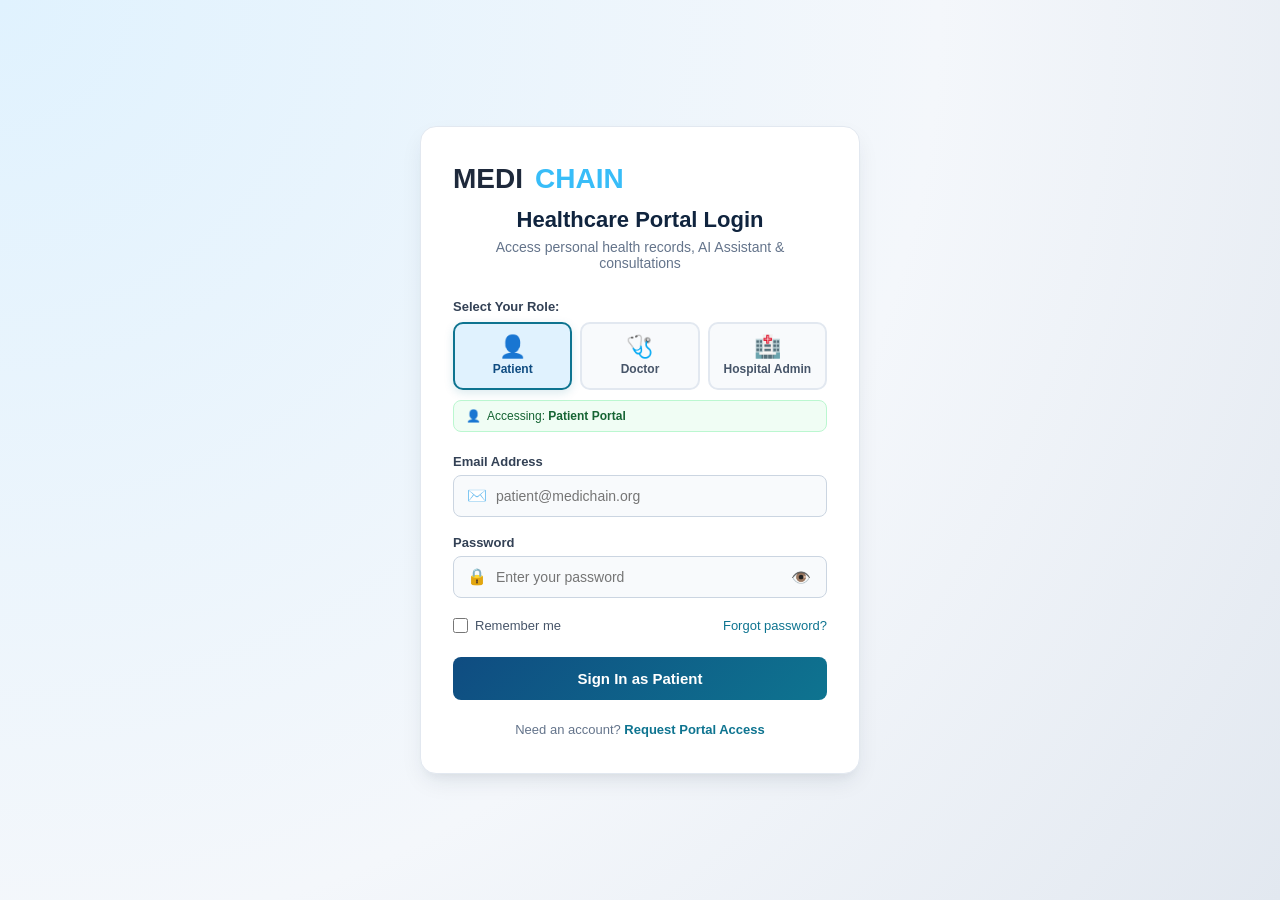
==== commit 3269db68: "feat: add speak out loud accessibility, theme styling, non-medical report filter, and instant AI tri" ====
--- a/Frontend/admin.html
+++ b/Frontend/admin.html
@@ -1,13 +1,13 @@
-
 <!DOCTYPE html>
 <html lang="en">
+
 <head>
     <meta charset="UTF-8">
     <meta name="viewport" content="width=device-width, initial-scale=1.0">
     <title>MEDICHAIN | Admin Panel</title>
-    <link rel="stylesheet" href="css/style.css">
+    <link rel="stylesheet" href="css/style.css?v=10.0">
     <script>
-        (function() {
+        (function () {
             var auth = localStorage.getItem("medichain_auth") || sessionStorage.getItem("medichain_auth");
             if (!auth) { window.location.replace("login.html"); }
         })();
@@ -40,7 +40,7 @@
         }
 
         .delete-btn {
-            background: #d9534f;
+            background: #d9546f;
         }
 
         .admin-table {
@@ -71,359 +71,361 @@
 
 <body>
 
-<div class="dashboard">
-
-    <!-- SIDEBAR -->
-    <aside class="sidebar">
-
-        <div class="sidebar-header">
-            <div class="logo">
-                <span class="logo-full">MEDI<span>CHAIN</span></span>
-                <span class="logo-short">M<span>C</span></span>
+    <div class="dashboard">
+
+        <!-- SIDEBAR -->
+        <aside class="sidebar">
+
+            <div class="sidebar-header">
+                <div class="logo">
+                    <img src="images/medichain-logo.png" alt="MEDICHAIN Logo" class="brand-logo">
+                    <span class="logo-full">MEDI<span>CHAIN</span></span>
+                    <span class="logo-short">M<span>C</span></span>
+                </div>
             </div>
-        </div>
-
-        <h4>ADMIN MENU</h4>
-
-        <ul>
-            <li><a href="index.html" title="Main Dashboard"><span class="nav-icon">🏠</span><span class="nav-text"> Main Dashboard</span></a></li>
-            <li><a href="admin.html" class="active" title="Admin Panel"><span class="nav-icon">⚙️</span><span class="nav-text"> Admin Panel</span></a></li>
-            <li><a href="assistant.html" title="AI Health Assistant"><span class="nav-icon">🩺</span><span class="nav-text"> AI Health Assistant</span></a></li>
-            <li><a href="resources.html" title="Hospital Resources"><span class="nav-icon">🏥</span><span class="nav-text"> Hospital Resources</span></a></li>
-            <li><a href="emergency.html" title="Emergency Coordination"><span class="nav-icon">🚨</span><span class="nav-text"> Emergency Coordination</span></a></li>
-            <li><a href="reports.html" title="Report Analysis"><span class="nav-icon">📄</span><span class="nav-text"> Report Analysis</span></a></li>
-        </ul>
-
-    </aside>
-
-    <!-- MAIN CONTENT -->
-    <main class="main-content">
-
-        <header class="topbar">
-            <div style="display: flex; align-items: center; gap: 15px;">
-                <button class="topbar-toggle-btn" onclick="toggleSidebar()" title="Toggle Sidebar">
-                    ☰
-                </button>
+
+            <h4>ADMIN MENU</h4>
+
+            <ul>
+                <li><a href="index.html" title="Main Dashboard"><span class="nav-icon">🏠</span><span class="nav-text">
+                            Main Dashboard</span></a></li>
+                <li><a href="admin.html" class="active" title="Admin Panel"><span class="nav-icon">⚙️</span><span
+                            class="nav-text"> Admin Panel</span></a></li>
+                <li><a href="assistant.html" title="AI Health Assistant"><span class="nav-icon">🩺</span><span
+                            class="nav-text"> AI Health Assistant</span></a></li>
+                <li><a href="resources.html" title="Hospital Resources"><span class="nav-icon">🏥</span><span
+                            class="nav-text"> Hospital Resources</span></a></li>
+                <li><a href="emergency.html" title="Emergency Coordination"><span class="nav-icon">🚨</span><span
+                            class="nav-text"> Emergency Coordination</span></a></li>
+                <li><a href="reports.html" title="Report Analysis"><span class="nav-icon">📄</span><span
+                            class="nav-text"> Report Analysis</span></a></li>
+            </ul>
+
+        </aside>
+
+        <!-- MAIN CONTENT -->
+        <main class="main-content">
+
+            <header class="topbar">
+                <div style="display: flex; align-items: center; gap: 15px;">
+                    <button class="topbar-toggle-btn" onclick="toggleSidebar()" title="Toggle Sidebar">
+                        ☰
+                    </button>
+                    <div>
+                        <h2>Admin Panel</h2>
+                        <p>Manage the MEDICHAIN healthcare platform.</p>
+                    </div>
+                </div>
+
                 <div>
-                    <h2>Admin Panel</h2>
-                    <p>Manage the MEDICHAIN healthcare platform.</p>
-                </div>
+                    <button class="profile logout-btn" onclick="handleLogout()"
+                        style="cursor: pointer; background: #fee2e2; color: #991b1b; border: 1px solid #fca5a5; font-weight: bold;">
+                        🚪 Logout
+                    </button>
+                </div>
+            </header>
+
+            <!-- WELCOME -->
+            <section class="welcome" style="background: linear-gradient(to right, #171E57 0%, #24338F 25%, #2F5CA3 50%, #3B8DAE 75%, #2EBFB7 100%) !important; color: white !important;">
+                <h2>Welcome, Admin! 👋</h2>
+                <p>Manage hospitals and monitor healthcare services from one place.</p>
+            </section>
+
+            <!-- STATISTICS -->
+            <h3 class="section-title">Platform Overview</h3>
+
+            <section class="stats">
+
+                <div class="stat-card">
+                    <h3>🏥 Hospitals</h3>
+                    <h1 id="hospitalCount">24</h1>
+                    <p class="demo-label">Demo data</p>
+                </div>
+
+                <div class="stat-card">
+                    <h3>🛏️ Available Beds</h3>
+                    <h1>186</h1>
+                    <p class="demo-label">Demo data</p>
+                </div>
+
+                <div class="stat-card">
+                    <h3>🚑 Emergencies</h3>
+                    <h1>08</h1>
+                    <p class="demo-label">Demo data</p>
+                </div>
+
+                <div class="stat-card">
+                    <h3>👨‍⚕️ Doctors</h3>
+                    <h1>32</h1>
+                    <p class="demo-label">Demo data</p>
+                </div>
+
+            </section>
+
+            <!-- ADMINISTRATION -->
+            <h3 class="section-title">Platform Management</h3>
+
+            <section class="features">
+
+                <div class="feature-card">
+                    <div class="icon">🏥</div>
+                    <h3>Hospital Management</h3>
+                    <p>Register and manage hospitals.</p>
+                    <button onclick="document.getElementById('hospitalSection').scrollIntoView({behavior:'smooth'})">
+                        Manage Hospitals →
+                    </button>
+                </div>
+
+                <div class="feature-card">
+                    <div class="icon">🚨</div>
+                    <h3>Emergency Management</h3>
+                    <p>Monitor emergency requests.</p>
+                    <button onclick="window.location.href='emergency.html'">
+                        View Emergencies →
+                    </button>
+                </div>
+
+                <div class="feature-card">
+                    <div class="icon">📄</div>
+                    <h3>Report Analysis</h3>
+                    <p>Access medical report analysis.</p>
+                    <button onclick="window.location.href='reports.html'">
+                        View Reports →
+                    </button>
+                </div>
+
+            </section>
+
+            <!-- HOSPITAL REGISTRATION -->
+            <div class="admin-section" id="hospitalSection">
+
+                <h3 class="section-title">Hospital Management</h3>
+
+                <section class="feature-card">
+
+                    <h2>Register a New Hospital</h2>
+
+                    <br>
+
+                    <form class="admin-form" id="hospitalForm">
+
+                        <label for="hospitalName">Hospital Name</label>
+                        <input type="text" id="hospitalName" placeholder="Enter hospital name" required>
+
+                        <label for="hospitalLocation">Hospital Location</label>
+                        <input type="text" id="hospitalLocation" placeholder="Enter hospital location" required>
+
+                        <label for="hospitalContact">Contact Number</label>
+                        <input type="tel" id="hospitalContact" placeholder="Enter contact number"
+                            pattern="[0-9+ -]{7,15}" required>
+
+                        <button type="submit">+ Add Hospital</button>
+
+                    </form>
+
+                    <p id="hospitalMessage"></p>
+
+                </section>
+
             </div>
 
-            <div>
-                <button class="profile logout-btn" onclick="handleLogout()" style="cursor: pointer; background: #fee2e2; color: #991b1b; border: 1px solid #fca5a5; font-weight: bold;">
-                    🚪 Logout
-                </button>
+            <!-- HOSPITAL LIST -->
+            <div class="admin-section">
+
+                <h3 class="section-title">Registered Hospitals</h3>
+
+                <section class="feature-card">
+
+                    <table class="admin-table">
+
+                        <thead>
+                            <tr>
+                                <th>Hospital Name</th>
+                                <th>Location</th>
+                                <th>Contact</th>
+                                <th>Action</th>
+                            </tr>
+                        </thead>
+
+                        <tbody id="hospitalList">
+
+                            <tr>
+                                <td>City Hospital</td>
+                                <td>Mangaluru</td>
+                                <td>9876543210</td>
+                                <td>Sample Hospital</td>
+                            </tr>
+
+                        </tbody>
+
+                    </table>
+
+                </section>
+
             </div>
-        </header>
-
-        <!-- WELCOME -->
-        <section class="welcome">
-            <h2>Welcome, Admin! 👋</h2>
-            <p>Manage hospitals and monitor healthcare services from one place.</p>        </section>
-
-        <!-- STATISTICS -->
-        <h3 class="section-title">Platform Overview</h3>
-
-        <section class="stats">
-
-            <div class="stat-card">
-                <h3>🏥 Hospitals</h3>
-                <h1 id="hospitalCount">24</h1>
-                <p class="demo-label">Demo data</p>
-            </div>
-
-            <div class="stat-card">
-                <h3>🛏️ Available Beds</h3>
-                <h1>186</h1>
-                <p class="demo-label">Demo data</p>
-            </div>
-
-            <div class="stat-card">
-                <h3>🚑 Emergencies</h3>
-                <h1>08</h1>
-                <p class="demo-label">Demo data</p>
-            </div>
-
-            <div class="stat-card">
-                <h3>👨‍⚕️ Doctors</h3>
-                <h1>32</h1>
-                <p class="demo-label">Demo data</p>
-            </div>
-
-        </section>
-
-        <!-- ADMINISTRATION -->
-        <h3 class="section-title">Platform Management</h3>
-
-        <section class="features">
-
-            <div class="feature-card">
-                <div class="icon">🏥</div>
-                <h3>Hospital Management</h3>
-                <p>Register and manage hospitals.</p>
-                <button onclick="document.getElementById('hospitalSection').scrollIntoView({behavior:'smooth'})">
-                    Manage Hospitals →
-                </button>
-            </div>
-
-            <div class="feature-card">
-                <div class="icon">🚨</div>
-                <h3>Emergency Management</h3>
-                <p>Monitor emergency requests.</p>
-                <button onclick="window.location.href='emergency.html'">
-                    View Emergencies →
-                </button>
-            </div>
-
-            <div class="feature-card">
-                <div class="icon">📄</div>
-                <h3>Report Analysis</h3>
-                <p>Access medical report analysis.</p>
-                <button onclick="window.location.href='reports.html'">
-                    View Reports →
-                </button>
-            </div>
-
-        </section>
-
-        <!-- HOSPITAL REGISTRATION -->
-        <div class="admin-section" id="hospitalSection">
-
-            <h3 class="section-title">Hospital Management</h3>
-
-            <section class="feature-card">
-
-                <h2>Register a New Hospital</h2>
-
-                <br>
-
-                <form class="admin-form" id="hospitalForm">
-
-                    <label for="hospitalName">Hospital Name</label>
-                    <input type="text" id="hospitalName"
-                           placeholder="Enter hospital name" required>
-
-                    <label for="hospitalLocation">Hospital Location</label>
-                    <input type="text" id="hospitalLocation"
-                           placeholder="Enter hospital location" required>
-
-                    <label for="hospitalContact">Contact Number</label>
-                    <input type="tel" id="hospitalContact"
-                           placeholder="Enter contact number"
-                           pattern="[0-9+ -]{7,15}" required>
-
-                    <button type="submit">+ Add Hospital</button>
-
-                </form>
-
-                <p id="hospitalMessage"></p>
-
-            </section>
-
-        </div>
-
-        <!-- HOSPITAL LIST -->
-        <div class="admin-section">
-
-            <h3 class="section-title">Registered Hospitals</h3>
-
-            <section class="feature-card">
-
-                <table class="admin-table">
-
-                    <thead>
-                        <tr>
-                            <th>Hospital Name</th>
-                            <th>Location</th>
-                            <th>Contact</th>
-                            <th>Action</th>
-                        </tr>
-                    </thead>
-
-                    <tbody id="hospitalList">
-
-                        <tr>
-                            <td>City Hospital</td>
-                            <td>Mangaluru</td>
-                            <td>9876543210</td>
-                            <td>Sample Hospital</td>
-                        </tr>
-
-                    </tbody>
-
-                </table>
-
-            </section>
-
-        </div>
-
-        <p class="disclaimer">
-            Demonstration Admin Panel. Hospital registrations are managed in the MEDICHAIN backend database
-            with local browser storage fallback for resilience.
-        </p>
-
-    </main>
-
-</div>
-
-<script src="js/api.js"></script>
-<script>
-
-    let hospitals = [];
-    let isConnectedToBackend = false;
-
-    async function loadHospitals() {
-        const hospitalList = document.getElementById("hospitalList");
-        const hospitalCount = document.getElementById("hospitalCount");
-        const hospitalMessage = document.getElementById("hospitalMessage");
-
-        // Try loading from real backend API
-        try {
-            if (window.medichainApi) {
-                const apiHospitals = await window.medichainApi.getHospitals();
-                if (Array.isArray(apiHospitals)) {
-                    hospitals = apiHospitals;
-                    isConnectedToBackend = true;
-                    renderHospitalTable();
-                    return;
+
+        </main>
+
+    </div>
+
+    <script src="js/api.js"></script>
+    <script>
+
+        let hospitals = [];
+        let isConnectedToBackend = false;
+
+        async function loadHospitals() {
+            const hospitalList = document.getElementById("hospitalList");
+            const hospitalCount = document.getElementById("hospitalCount");
+            const hospitalMessage = document.getElementById("hospitalMessage");
+
+            // Try loading from real backend API
+            try {
+                if (window.medichainApi) {
+                    const apiHospitals = await window.medichainApi.getHospitals();
+                    if (Array.isArray(apiHospitals)) {
+                        hospitals = apiHospitals;
+                        isConnectedToBackend = true;
+                        renderHospitalTable();
+                        return;
+                    }
                 }
-            }
-        } catch (err) {
-            console.warn("Backend not reachable for hospitals, using localStorage fallback:", err);
-            isConnectedToBackend = false;
-        }
-
-        // Fallback to localStorage if backend is not reachable
-        const saved = JSON.parse(localStorage.getItem("medichain_hospitals")) || null;
-        if (saved !== null) {
-            hospitals = saved;
-        } else {
-            hospitals = [
-                { id: 1, name: "City Hospital", location: "Mangaluru", contact: "9876543210", is_sample: true }
-            ];
-        }
-        renderHospitalTable();
-    }
-
-    function renderHospitalTable() {
-        const hospitalList = document.getElementById("hospitalList");
-        const hospitalCount = document.getElementById("hospitalCount");
-
-        hospitalList.innerHTML = "";
-
-        if (hospitals.length === 0) {
-            const emptyRow = document.createElement("tr");
-            const emptyCell = document.createElement("td");
-            emptyCell.colSpan = 4;
-            emptyCell.textContent = "No hospitals registered yet.";
-            emptyCell.style.color = "#94a3b8";
-            emptyCell.style.textAlign = "center";
-            emptyRow.appendChild(emptyCell);
-            hospitalList.appendChild(emptyRow);
-            hospitalCount.textContent = 24;
-            return;
-        }
-
-        hospitals.forEach(function(hospital) {
-            const row = document.createElement("tr");
-
-            [hospital.name, hospital.location, hospital.contact].forEach(function(value) {
-                const cell = document.createElement("td");
-                cell.textContent = value;
-                row.appendChild(cell);
+            } catch (err) {
+                console.warn("Backend not reachable for hospitals, using localStorage fallback:", err);
+                isConnectedToBackend = false;
+            }
+
+            // Fallback to localStorage if backend is not reachable
+            const saved = JSON.parse(localStorage.getItem("medichain_hospitals")) || null;
+            if (saved !== null) {
+                hospitals = saved;
+            } else {
+                hospitals = [
+                    { id: 1, name: "City Hospital", location: "Mangaluru", contact: "9876543210", is_sample: true }
+                ];
+            }
+            renderHospitalTable();
+        }
+
+        function renderHospitalTable() {
+            const hospitalList = document.getElementById("hospitalList");
+            const hospitalCount = document.getElementById("hospitalCount");
+
+            hospitalList.innerHTML = "";
+
+            if (hospitals.length === 0) {
+                const emptyRow = document.createElement("tr");
+                const emptyCell = document.createElement("td");
+                emptyCell.colSpan = 4;
+                emptyCell.textContent = "No hospitals registered yet.";
+                emptyCell.style.color = "#94a3b8";
+                emptyCell.style.textAlign = "center";
+                emptyRow.appendChild(emptyCell);
+                hospitalList.appendChild(emptyRow);
+                hospitalCount.textContent = 24;
+                return;
+            }
+
+            hospitals.forEach(function (hospital) {
+                const row = document.createElement("tr");
+
+                [hospital.name, hospital.location, hospital.contact].forEach(function (value) {
+                    const cell = document.createElement("td");
+                    cell.textContent = value;
+                    row.appendChild(cell);
+                });
+
+                const actionCell = document.createElement("td");
+
+                if (hospital.is_sample || hospital.sample) {
+                    const label = document.createElement("span");
+                    label.textContent = "Sample Facility";
+                    label.style.color = "#94a3b8";
+                    label.style.fontSize = "12px";
+                    actionCell.appendChild(label);
+                } else {
+                    const deleteButton = document.createElement("button");
+                    deleteButton.textContent = "Delete";
+                    deleteButton.className = "delete-btn";
+                    deleteButton.onclick = function () {
+                        deleteHospital(hospital.id);
+                    };
+                    actionCell.appendChild(deleteButton);
+                }
+
+                row.appendChild(actionCell);
+                hospitalList.appendChild(row);
             });
 
-            const actionCell = document.createElement("td");
-
-            if (hospital.is_sample || hospital.sample) {
-                const label = document.createElement("span");
-                label.textContent = "Sample Facility";
-                label.style.color = "#94a3b8";
-                label.style.fontSize = "12px";
-                actionCell.appendChild(label);
-            } else {
-                const deleteButton = document.createElement("button");
-                deleteButton.textContent = "Delete";
-                deleteButton.className = "delete-btn";
-                deleteButton.onclick = function() {
-                    deleteHospital(hospital.id);
-                };
-                actionCell.appendChild(deleteButton);
-            }
-
-            row.appendChild(actionCell);
-            hospitalList.appendChild(row);
+            // 24 base demo + added hospitals
+            const customCount = hospitals.filter(function (h) { return !h.is_sample && !h.sample; }).length;
+            hospitalCount.textContent = 24 + customCount;
+        }
+
+        // Add a new hospital
+        document.getElementById("hospitalForm").addEventListener("submit", async function (event) {
+            event.preventDefault();
+
+            const name = document.getElementById("hospitalName").value.trim();
+            const location = document.getElementById("hospitalLocation").value.trim();
+            const contact = document.getElementById("hospitalContact").value.trim();
+            const messageEl = document.getElementById("hospitalMessage");
+
+            if (!name || !location || !contact) {
+                return;
+            }
+
+            messageEl.innerHTML = '<span class="spinner"></span> Registering hospital...';
+
+            try {
+                if (isConnectedToBackend && window.medichainApi) {
+                    const created = await window.medichainApi.createHospital({ name, location, contact });
+                    messageEl.textContent = `Hospital "${created.name}" registered in backend database!`;
+                    messageEl.style.color = "#15803d";
+                } else {
+                    const newId = Date.now();
+                    hospitals.push({ id: newId, name, location, contact, is_sample: false });
+                    localStorage.setItem("medichain_hospitals", JSON.stringify(hospitals));
+                    messageEl.textContent = "Hospital registered successfully (stored in local browser fallback)!";
+                    messageEl.style.color = "#b45309";
+                }
+
+                document.getElementById("hospitalForm").reset();
+                await loadHospitals();
+            } catch (err) {
+                messageEl.textContent = `Registration error: ${err.message}`;
+                messageEl.style.color = "#b91c1c";
+            }
         });
 
-        // 24 base demo + added hospitals
-        const customCount = hospitals.filter(function(h) { return !h.is_sample && !h.sample; }).length;
-        hospitalCount.textContent = 24 + customCount;
-    }
-
-    // Add a new hospital
-    document.getElementById("hospitalForm").addEventListener("submit", async function(event) {
-        event.preventDefault();
-
-        const name = document.getElementById("hospitalName").value.trim();
-        const location = document.getElementById("hospitalLocation").value.trim();
-        const contact = document.getElementById("hospitalContact").value.trim();
-        const messageEl = document.getElementById("hospitalMessage");
-
-        if (!name || !location || !contact) {
-            return;
-        }
-
-        messageEl.innerHTML = '<span class="spinner"></span> Registering hospital...';
-
-        try {
-            if (isConnectedToBackend && window.medichainApi) {
-                const created = await window.medichainApi.createHospital({ name, location, contact });
-                messageEl.textContent = `Hospital "${created.name}" registered in backend database!`;
-                messageEl.style.color = "#15803d";
-            } else {
-                const newId = Date.now();
-                hospitals.push({ id: newId, name, location, contact, is_sample: false });
-                localStorage.setItem("medichain_hospitals", JSON.stringify(hospitals));
-                messageEl.textContent = "Hospital registered successfully (stored in local browser fallback)!";
-                messageEl.style.color = "#b45309";
-            }
-
-            document.getElementById("hospitalForm").reset();
-            await loadHospitals();
-        } catch (err) {
-            messageEl.textContent = `Registration error: ${err.message}`;
-            messageEl.style.color = "#b91c1c";
-        }
-    });
-
-    // Delete a hospital
-    async function deleteHospital(hospitalId) {
-        const confirmDelete = confirm("Are you sure you want to delete this hospital?");
-        if (!confirmDelete) return;
-
-        const messageEl = document.getElementById("hospitalMessage");
-        try {
-            if (isConnectedToBackend && window.medichainApi) {
-                await window.medichainApi.deleteHospital(hospitalId);
-                messageEl.textContent = "Hospital deleted from backend database.";
-                messageEl.style.color = "#15803d";
-            } else {
-                hospitals = hospitals.filter(function(h) { return h.id !== hospitalId; });
-                localStorage.setItem("medichain_hospitals", JSON.stringify(hospitals));
-                messageEl.textContent = "Hospital deleted from local storage.";
-            }
-            await loadHospitals();
-        } catch (err) {
-            alert(`Error deleting hospital: ${err.message}`);
-        }
-    }
-
-    // Initialize on page load
-    loadHospitals();
-
-</script>
-<script src="js/script.js"></script>
+        // Delete a hospital
+        async function deleteHospital(hospitalId) {
+            const confirmDelete = confirm("Are you sure you want to delete this hospital?");
+            if (!confirmDelete) return;
+
+            const messageEl = document.getElementById("hospitalMessage");
+            try {
+                if (isConnectedToBackend && window.medichainApi) {
+                    await window.medichainApi.deleteHospital(hospitalId);
+                    messageEl.textContent = "Hospital deleted from backend database.";
+                    messageEl.style.color = "#15803d";
+                } else {
+                    hospitals = hospitals.filter(function (h) { return h.id !== hospitalId; });
+                    localStorage.setItem("medichain_hospitals", JSON.stringify(hospitals));
+                    messageEl.textContent = "Hospital deleted from local storage.";
+                }
+                await loadHospitals();
+            } catch (err) {
+                alert(`Error deleting hospital: ${err.message}`);
+            }
+        }
+
+        // Initialize on page load
+        loadHospitals();
+
+    </script>
+    <script src="js/script.js?v=10.0"></script>
 
 </body>
-</html>
+
+</html>
--- a/Frontend/css/style.css
+++ b/Frontend/css/style.css
@@ -1,4 +1,3 @@
-
 /* General Reset */
 * {
     margin: 0;
@@ -8,7 +7,7 @@
 
 body {
     font-family: Arial, sans-serif;
-    background: #f4f7fb;
+    background: #E3F2FD;
     color: #1e293b;
 }
 
@@ -45,13 +44,39 @@
 }
 
 .sidebar-header {
-    margin-bottom: 40px;
+    margin-bottom: 35px;
 }
 
 .logo {
-    font-size: 25px;
+    display: flex;
+    align-items: center;
+    gap: 12px;
+    font-size: 22px;
     font-weight: bold;
     margin-bottom: 0;
+    user-select: none;
+}
+
+.brand-logo,
+.brand-logo-img {
+    width: 46px;
+    height: 46px;
+    object-fit: contain;
+    flex-shrink: 0;
+    filter: drop-shadow(0 2px 5px rgba(0, 0, 0, 0.25));
+    transition: transform 0.25s ease;
+}
+
+.logo:hover .brand-logo,
+.logo:hover .brand-logo-img {
+    transform: scale(1.06);
+}
+
+.logo-full {
+    display: inline-flex;
+    align-items: center;
+    letter-spacing: 0.5px;
+    line-height: 1;
 }
 
 .logo span {
@@ -60,7 +85,7 @@
 
 .logo-short {
     display: none;
-    font-size: 24px;
+    font-size: 22px;
     font-weight: bold;
     text-align: center;
 }
@@ -98,14 +123,27 @@
     text-align: center;
     display: flex;
     justify-content: center;
+    align-items: center;
+}
+
+.sidebar.collapsed .logo {
+    justify-content: center !important;
+    gap: 0 !important;
+    width: 100%;
+}
+
+.sidebar.collapsed .brand-logo {
+    width: 36px !important;
+    height: 36px !important;
+    margin: 0 auto !important;
 }
 
 .sidebar.collapsed .logo-full {
-    display: none;
+    display: none !important;
 }
 
 .sidebar.collapsed .logo-short {
-    display: block;
+    display: none !important;
 }
 
 .sidebar.collapsed h4 {
@@ -163,15 +201,15 @@
     flex: 1;
     padding: 30px;
     min-width: 0;
-    background: #3368A0;
+    background: #E3F2FD;
     min-height: 100vh;
 }
 
 .main-content .topbar h2,
 .main-content .section-title,
-.main-content > h2,
-.main-content > h3 {
-    color: #ffffff;
+.main-content>h2,
+.main-content>h3 {
+    color: #0f2942;
 }
 
 .topbar {
@@ -184,11 +222,11 @@
 
 .topbar h2 {
     font-size: 26px;
-    color: #ffffff;
+    color: #0f2942;
 }
 
 .topbar p {
-    color: #e0f2fe;
+    color: #334155;
     margin-top: 6px;
 }
 
@@ -201,23 +239,27 @@
 
 /* Welcome Section */
 .welcome {
-    background: linear-gradient(120deg, #10243e, #1e4974);
-    color: white;
-    padding: 30px;
-    border-radius: 15px;
+    background: linear-gradient(to right, #171E57 0%, #24338F 25%, #2F5CA3 50%, #3B8DAE 75%, #2EBFB7 100%) !important;
+    color: white !important;
+    padding: 24px 30px;
+    border-radius: 14px;
     margin-bottom: 30px;
-    box-shadow: 0 6px 18px rgba(16, 36, 62, 0.25);
-    border: 1px solid rgba(255, 255, 255, 0.15);
-}
-
+    box-shadow: 0 8px 24px rgba(23, 30, 87, 0.25);
+    border: none;
+}
+
+.welcome h1,
 .welcome h2 {
-    margin-bottom: 12px;
-    font-size: 26px;
+    margin-bottom: 10px;
+    font-size: 22px;
+    font-weight: 700;
+    color: #ffffff !important;
 }
 
 .welcome p {
-    color: #e0f2fe;
-    line-height: 1.6;
+    color: rgba(255, 255, 255, 0.92) !important;
+    font-size: 13.5px;
+    line-height: 1.5;
 }
 
 /* Statistics */
@@ -233,10 +275,10 @@
     padding: 22px;
     border-radius: 12px;
     border: 2px solid transparent;
-    box-shadow: 0 3px 12px rgba(0,0,0,0.04);
+    box-shadow: 0 3px 12px rgba(0, 0, 0, 0.04);
     transition: transform 0.25s cubic-bezier(0.16, 1, 0.3, 1),
-                box-shadow 0.25s cubic-bezier(0.16, 1, 0.3, 1),
-                border-color 0.25s ease;
+        box-shadow 0.25s cubic-bezier(0.16, 1, 0.3, 1),
+        border-color 0.25s ease;
     cursor: pointer;
 }
 
@@ -270,8 +312,8 @@
     border-radius: 12px;
     border: 2px solid #e2e8f0;
     transition: transform 0.25s cubic-bezier(0.16, 1, 0.3, 1),
-                box-shadow 0.25s cubic-bezier(0.16, 1, 0.3, 1),
-                border-color 0.25s ease;
+        box-shadow 0.25s cubic-bezier(0.16, 1, 0.3, 1),
+        border-color 0.25s ease;
     cursor: pointer;
 }
 
@@ -390,7 +432,7 @@
     border-radius: 15px;
     border: 1px solid #e2e8f0;
     overflow: hidden;
-    box-shadow: 0 4px 15px rgba(0,0,0,0.04);
+    box-shadow: 0 4px 15px rgba(0, 0, 0, 0.04);
 }
 
 .chat-header {
@@ -426,9 +468,173 @@
 }
 
 .bot-message {
-    background: #eaf4f8;
+    background: #f8fafc;
     color: #1e293b;
     align-self: flex-start;
+    border: 1px solid #e2e8f0;
+    box-shadow: 0 2px 6px rgba(0, 0, 0, 0.04);
+    white-space: normal;
+}
+
+.bot-message .md-h2 {
+    font-size: 16px;
+    font-weight: 700;
+    color: #0f172a;
+    margin: 10px 0 6px 0;
+}
+
+.bot-message .md-h3 {
+    font-size: 15px;
+    font-weight: 700;
+    color: #0369a1;
+    margin: 12px 0 6px 0;
+}
+
+.bot-message .md-h4 {
+    font-size: 14px;
+    font-weight: 700;
+    color: #0e7490;
+    margin: 12px 0 4px 0;
+    padding-bottom: 3px;
+    border-bottom: 1px dashed #cbd5e1;
+}
+
+.bot-message .md-p {
+    margin: 6px 0;
+    line-height: 1.6;
+    font-size: 14px;
+}
+
+.bot-message .md-list {
+    margin: 6px 0 10px 22px;
+    padding: 0;
+    line-height: 1.55;
+    font-size: 14px;
+}
+
+.bot-message .md-list li {
+    margin-bottom: 5px;
+}
+
+.bot-message .md-link {
+    color: #0284c7;
+    text-decoration: underline;
+    font-weight: 600;
+}
+
+.bot-message .md-divider {
+    border: none;
+    border-top: 1px solid #e2e8f0;
+    margin: 12px 0;
+}
+
+.bot-message .md-callout {
+    background: #fffbeb;
+    border-left: 4px solid #f59e0b;
+    padding: 10px 14px;
+    border-radius: 4px;
+    margin: 10px 0;
+    font-size: 13.5px;
+    color: #92400e;
+}
+
+.bot-message .md-quote {
+    border-left: 3px solid #0e7490;
+    margin: 8px 0;
+    padding: 6px 12px;
+    background: #f0fdfa;
+    color: #134e4a;
+    font-style: italic;
+    border-radius: 3px;
+}
+
+.emergency-alert-card {
+    background: #fef2f2;
+    border: 2px solid #ef4444;
+    border-radius: 8px;
+    padding: 14px;
+    margin-bottom: 12px;
+    color: #991b1b;
+}
+
+.emergency-alert-card strong {
+    font-size: 15px;
+    display: block;
+    margin-bottom: 6px;
+}
+
+.source-pill-container {
+    display: flex;
+    flex-wrap: wrap;
+    gap: 6px;
+    margin-top: 10px;
+    align-items: center;
+    border-top: 1px solid #f1f5f9;
+    padding-top: 8px;
+}
+
+.source-pill {
+    background: #f1f5f9;
+    color: #475569;
+    border: 1px solid #cbd5e1;
+    padding: 2px 8px;
+    border-radius: 12px;
+    font-size: 11px;
+    font-weight: 500;
+}
+
+/* Speak Out Loud Accessibility Button (Text-to-Speech) */
+.speak-aloud-container {
+    display: flex;
+    align-items: center;
+    justify-content: flex-start;
+    margin-top: 10px;
+    padding-top: 8px;
+    border-top: 1px solid #f1f5f9;
+}
+
+.speak-aloud-btn {
+    display: inline-flex;
+    align-items: center;
+    gap: 7px;
+    padding: 6px 14px;
+    background: #f0fdf4;
+    border: 1.5px solid #86efac;
+    color: #15803d;
+    border-radius: 20px;
+    font-size: 12.5px;
+    font-weight: 600;
+    cursor: pointer;
+    transition: all 0.2s ease-in-out;
+    box-shadow: 0 1px 3px rgba(0, 0, 0, 0.04);
+    user-select: none;
+}
+
+.speak-aloud-btn:hover {
+    background: #dcfce7;
+    border-color: #22c55e;
+    color: #166534;
+    transform: translateY(-1px);
+    box-shadow: 0 2px 6px rgba(34, 197, 94, 0.18);
+}
+
+.speak-aloud-btn.speaking {
+    background: #fef2f2 !important;
+    border-color: #f87171 !important;
+    color: #b91c1c !important;
+    animation: speakPulse 1.4s infinite ease-in-out;
+}
+
+@keyframes speakPulse {
+    0% {
+        box-shadow: 0 0 0 0 rgba(239, 68, 68, 0.4);
+    }
+    70% {
+        box-shadow: 0 0 0 8px rgba(239, 68, 68, 0);
+    }
+    100% {
+        box-shadow: 0 0 0 0 rgba(239, 68, 68, 0);
+    }
 }
 
 .user-message {
@@ -459,47 +665,150 @@
 
 .chat-input {
     display: flex;
-    gap: 10px;
-    padding: 20px;
+    gap: 12px;
+    padding: 16px 20px;
     border-top: 1px solid #e2e8f0;
-}
-
-.chat-input input {
+    align-items: center;
+}
+
+.chat-input-wrapper {
     flex: 1;
-    min-width: 0;
-    padding: 14px;
-    border: 1px solid #cbd5e1;
-    border-radius: 8px;
+    position: relative;
+    display: flex;
+    align-items: center;
+}
+
+.chat-input-wrapper input {
+    width: 100%;
+    padding: 14px 48px 14px 16px;
+    border: 1.5px solid #cbd5e1;
+    border-radius: 10px;
     outline: none;
     font-size: 15px;
-}
-
-.chat-input input:focus {
+    transition: all 0.2s ease;
+    background: #ffffff;
+}
+
+.chat-input-wrapper input:focus {
     border-color: #0e7490;
-}
-
-.chat-input button {
-    padding: 12px 22px;
+    box-shadow: 0 0 0 3px rgba(14, 116, 144, 0.15);
+}
+
+.mic-btn {
+    position: absolute;
+    right: 8px;
+    width: 36px;
+    height: 36px;
+    border-radius: 50% !important;
+    padding: 0 !important;
+    background: transparent !important;
+    border: none !important;
+    display: inline-flex;
+    align-items: center;
+    justify-content: center;
+    cursor: pointer;
+    color: #64748b;
+    transition: all 0.2s ease;
+    z-index: 2;
+}
+
+.mic-btn:hover {
+    background: #f1f5f9 !important;
+    color: #0e7490 !important;
+    transform: scale(1.08);
+}
+
+.mic-icon {
+    width: 20px;
+    height: 20px;
+    pointer-events: none;
+    transition: all 0.2s ease;
+}
+
+/* Listening State - ChatGPT style pulsing */
+.mic-btn.listening {
+    background: #fee2e2 !important;
+    color: #ef4444 !important;
+    box-shadow: 0 0 0 4px rgba(239, 68, 68, 0.25);
+    animation: micPulse 1.5s infinite;
+}
+
+@keyframes micPulse {
+    0% {
+        box-shadow: 0 0 0 0 rgba(239, 68, 68, 0.45);
+        transform: scale(1);
+    }
+
+    70% {
+        box-shadow: 0 0 0 10px rgba(239, 68, 68, 0);
+        transform: scale(1.08);
+    }
+
+    100% {
+        box-shadow: 0 0 0 0 rgba(239, 68, 68, 0);
+        transform: scale(1);
+    }
+}
+
+.voice-status-pill {
+    display: flex;
+    align-items: center;
+    gap: 8px;
+    padding: 8px 16px;
+    background: #fef2f2;
+    border: 1px solid #fecaca;
+    color: #b91c1c;
+    border-radius: 20px;
+    font-size: 13px;
+    font-weight: 500;
+    margin: 10px 20px 0 20px;
+    animation: fadeIn 0.2s ease;
+}
+
+.voice-status-pill .pulse-dot {
+    width: 8px;
+    height: 8px;
+    background: #ef4444;
+    border-radius: 50%;
+    animation: blinkDot 1s infinite alternate;
+}
+
+@keyframes blinkDot {
+    from {
+        opacity: 0.3;
+        transform: scale(0.8);
+    }
+
+    to {
+        opacity: 1;
+        transform: scale(1.2);
+    }
+}
+
+.chat-input #sendBtn {
+    padding: 13px 24px;
     background: #0e7490;
     color: white;
     border: none;
-    border-radius: 8px;
-    cursor: pointer;
-}
-
-.chat-input button:hover {
+    border-radius: 10px;
+    cursor: pointer;
+    font-size: 15px;
+    font-weight: 600;
+    display: inline-flex;
+    align-items: center;
+    gap: 6px;
+    flex-shrink: 0;
+    transition: all 0.2s ease;
+}
+
+.chat-input #sendBtn:hover {
     background: #155e75;
+    transform: translateY(-1px);
+    box-shadow: 0 2px 6px rgba(14, 116, 144, 0.25);
 }
 
 .disclaimer {
-    padding: 15px 20px;
-    background: #fff7ed;
-    color: #9a3412;
-    font-size: 12px;
-    line-height: 1.6;
-    border-radius: 10px;
-    margin-top: 25px;
-    box-shadow: 0 2px 8px rgba(0,0,0,0.06);
+    display: none !important;
 }
 
 @media (max-width: 650px) {
@@ -511,7 +820,11 @@
         flex-direction: column;
     }
 
-    .chat-input button {
+    .chat-input-wrapper {
+        width: 100%;
+    }
+
+    .chat-input #sendBtn {
         width: 100%;
     }
 }
@@ -1025,7 +1338,9 @@
 }
 
 @keyframes spin {
-    to { transform: rotate(360deg); }
+    to {
+        transform: rotate(360deg);
+    }
 }
 
 .chat-typing {
@@ -1061,4 +1376,447 @@
 .report-section-block li {
     margin-bottom: 6px;
 }
-}
+
+/* MEDICHAIN Logo - Icon and Text Side by Side */
+
+.sidebar-header .logo {
+    display: flex;
+    align-items: center;
+    gap: 12px;
+}
+
+.sidebar-header .brand-logo {
+    width: 46px;
+    height: 46px;
+    object-fit: contain;
+    flex-shrink: 0;
+    filter: drop-shadow(0 2px 5px rgba(0, 0, 0, 0.25));
+    transition: width 0.3s ease, height 0.3s ease, transform 0.25s ease;
+}
+
+.sidebar.collapsed .sidebar-header .logo {
+    justify-content: center !important;
+    gap: 0 !important;
+}
+
+.sidebar.collapsed .sidebar-header .brand-logo {
+    width: 36px !important;
+    height: 36px !important;
+    margin: 0 auto !important;
+}
+
+.sidebar-header .logo:hover .brand-logo {
+    transform: scale(1.05);
+}
+
+.sidebar-header .logo-full {
+    font-size: 24px;
+    font-weight: bold;
+    white-space: nowrap;
+}
+
+.sidebar-header .logo-full span {
+    color: #35BDF4;
+}
+
+/* ============================================================================
+   MULTILINGUAL SELECTOR DROPDOWN (English, Kannada, Hindi, Marathi)
+   ============================================================================ */
+
+.lang-dropdown-wrapper {
+    position: relative;
+    display: inline-block;
+}
+
+.lang-toggle-btn {
+    display: inline-flex;
+    align-items: center;
+    gap: 8px;
+    background: #ffffff;
+    border: 1.5px solid #cbd5e1;
+    color: #0f4c81;
+    padding: 8px 14px;
+    border-radius: 8px;
+    font-size: 13.5px;
+    font-weight: 600;
+    cursor: pointer;
+    transition: all 0.2s ease;
+    box-shadow: 0 1px 3px rgba(0, 0, 0, 0.05);
+}
+
+.lang-toggle-btn:hover {
+    background: #f0f9ff;
+    border-color: #0284c7;
+    color: #0284c7;
+}
+
+.lang-globe {
+    font-size: 15px;
+}
+
+.lang-arrow {
+    font-size: 10px;
+    color: #64748b;
+    transition: transform 0.2s ease;
+}
+
+.lang-dropdown-wrapper.open .lang-arrow {
+    transform: rotate(180deg);
+}
+
+.lang-menu {
+    position: absolute;
+    top: calc(100% + 8px);
+    right: 0;
+    width: 235px;
+    background: #ffffff;
+    border: 1px solid #e2e8f0;
+    border-radius: 12px;
+    box-shadow: 0 10px 25px -5px rgba(0, 0, 0, 0.15), 0 8px 10px -6px rgba(0, 0, 0, 0.05);
+    padding: 8px;
+    z-index: 1000;
+    animation: fadeIn 0.15s ease-out;
+}
+
+.lang-menu-header {
+    font-size: 11px;
+    font-weight: 700;
+    color: #64748b;
+    text-transform: uppercase;
+    letter-spacing: 0.5px;
+    padding: 6px 10px 8px 10px;
+    border-bottom: 1px solid #f1f5f9;
+    margin-bottom: 4px;
+}
+
+.lang-item {
+    display: flex;
+    align-items: center;
+    gap: 10px;
+    width: 100%;
+    padding: 9px 10px;
+    border: none;
+    background: transparent;
+    border-radius: 8px;
+    text-align: left;
+    cursor: pointer;
+    transition: all 0.15s ease;
+    color: #1e293b;
+}
+
+.lang-item:hover {
+    background: #f0f9ff;
+    color: #0284c7;
+}
+
+.lang-item.active {
+    background: #e0f2fe;
+    color: #0369a1;
+}
+
+.lang-badge {
+    display: inline-flex;
+    align-items: center;
+    justify-content: center;
+    width: 30px;
+    height: 30px;
+    border-radius: 6px;
+    background: #f1f5f9;
+    font-size: 11px;
+    font-weight: 800;
+    color: #0e7490;
+    flex-shrink: 0;
+}
+
+.lang-item.active .lang-badge {
+    background: #0284c7;
+    color: #ffffff;
+}
+
+.lang-text {
+    flex: 1;
+    display: flex;
+    flex-direction: column;
+}
+
+.lang-text strong {
+    font-size: 13.5px;
+    line-height: 1.2;
+}
+
+.lang-text span {
+    font-size: 11px;
+    color: #64748b;
+}
+
+.lang-active-mark {
+    font-size: 14px;
+    font-weight: bold;
+    color: #0284c7;
+    display: none;
+}
+
+.lang-item.active .lang-active-mark {
+    display: inline-block;
+}
+
+/* ==========================================================================
+   EMERGENCY COORDINATION - CATEGORIZED SECTIONS & TABS
+   ========================================================================== */
+
+.emergency-filter-container {
+    display: flex;
+    justify-content: space-between;
+    align-items: center;
+    flex-wrap: wrap;
+    gap: 16px;
+    margin: 30px 0 18px 0;
+}
+
+.emergency-filter-tabs {
+    display: inline-flex;
+    background: #e2e8f0;
+    padding: 4px;
+    border-radius: 10px;
+    gap: 4px;
+    flex-wrap: wrap;
+}
+
+.emg-tab-btn {
+    display: inline-flex;
+    align-items: center;
+    gap: 8px;
+    padding: 7px 15px;
+    border: none;
+    border-radius: 7px;
+    background: transparent;
+    color: #475569;
+    font-size: 13px;
+    font-weight: 600;
+    cursor: pointer;
+    transition: all 0.2s ease;
+    outline: none;
+}
+
+.emg-tab-btn:hover {
+    color: #0f172a;
+    background: rgba(255, 255, 255, 0.65);
+}
+
+.emg-tab-btn.active {
+    background: #ffffff;
+    color: #0369a1;
+    box-shadow: 0 2px 6px rgba(0, 0, 0, 0.08);
+}
+
+.emg-tab-pill {
+    display: inline-block;
+    padding: 2px 7px;
+    border-radius: 9999px;
+    font-size: 11px;
+    font-weight: 700;
+    background: #cbd5e1;
+    color: #334155;
+    transition: all 0.2s ease;
+}
+
+.emg-tab-btn.active .emg-tab-pill {
+    background: #0284c7;
+    color: #ffffff;
+}
+
+.emg-tab-pill.pill-amber {
+    background: #fef3c7;
+    color: #b45309;
+}
+
+.emg-tab-btn.active .emg-tab-pill.pill-amber {
+    background: #d97706;
+    color: #ffffff;
+}
+
+.emg-tab-pill.pill-blue {
+    background: #e0f2fe;
+    color: #0369a1;
+}
+
+.emg-tab-btn.active .emg-tab-pill.pill-blue {
+    background: #0284c7;
+    color: #ffffff;
+}
+
+.emg-tab-pill.pill-green {
+    background: #dcfce7;
+    color: #15803d;
+}
+
+.emg-tab-btn.active .emg-tab-pill.pill-green {
+    background: #10b981;
+    color: #ffffff;
+}
+
+.emergency-section-card {
+    background: #ffffff;
+    border-radius: 12px;
+    box-shadow: 0 4px 16px rgba(0, 0, 0, 0.06);
+    margin-bottom: 26px;
+    overflow: hidden;
+    transition: all 0.25s ease;
+    border: 1px solid #e2e8f0;
+}
+
+.emergency-section-card.section-pending {
+    border-left: 6px solid #f59e0b;
+}
+
+.emergency-section-card.section-dispatched {
+    border-left: 6px solid #0284c7;
+}
+
+.emergency-section-card.section-resolved {
+    border-left: 6px solid #10b981;
+}
+
+.emergency-section-header {
+    padding: 16px 22px;
+    display: flex;
+    justify-content: space-between;
+    align-items: center;
+    border-bottom: 1px solid #f1f5f9;
+    background: #f8fafc;
+}
+
+.emergency-section-title {
+    display: flex;
+    align-items: center;
+    gap: 12px;
+}
+
+.emergency-section-title .section-icon {
+    font-size: 24px;
+    line-height: 1;
+}
+
+.emergency-section-title h3 {
+    margin: 0;
+    font-size: 16px;
+    font-weight: 700;
+    color: #0f172a;
+}
+
+.emergency-section-title p {
+    margin: 3px 0 0 0;
+    font-size: 12.5px;
+    color: #64748b;
+}
+
+.section-counter-badge {
+    padding: 5px 14px;
+    border-radius: 20px;
+    font-size: 12px;
+    font-weight: 700;
+    letter-spacing: 0.3px;
+    white-space: nowrap;
+}
+
+.badge-amber {
+    background: #fef3c7;
+    color: #92400e;
+    border: 1px solid #fde68a;
+}
+
+.badge-blue {
+    background: #e0f2fe;
+    color: #0369a1;
+    border: 1px solid #bae6fd;
+}
+
+.badge-green {
+    background: #dcfce7;
+    color: #166534;
+    border: 1px solid #bbf7d0;
+}
+
+.empty-case-msg {
+    text-align: center;
+    padding: 32px 20px !important;
+    color: #94a3b8;
+    font-size: 13.5px;
+    font-style: italic;
+    background: #fafbfc;
+}
+
+.emg-btn-dispatch {
+    padding: 6px 14px;
+    background: #0284c7;
+    color: #ffffff;
+    border: none;
+    border-radius: 6px;
+    font-size: 12px;
+    font-weight: 600;
+    cursor: pointer;
+    box-shadow: 0 2px 4px rgba(2, 132, 199, 0.25);
+    transition: all 0.15s ease;
+    display: inline-flex;
+    align-items: center;
+    gap: 5px;
+}
+
+.emg-btn-dispatch:hover {
+    background: #0369a1;
+    transform: translateY(-1px);
+    box-shadow: 0 4px 8px rgba(2, 132, 199, 0.35);
+}
+
+.emg-btn-resolve {
+    padding: 6px 14px;
+    background: #10b981;
+    color: #ffffff;
+    border: none;
+    border-radius: 6px;
+    font-size: 12px;
+    font-weight: 600;
+    cursor: pointer;
+    box-shadow: 0 2px 4px rgba(16, 185, 129, 0.25);
+    transition: all 0.15s ease;
+    display: inline-flex;
+    align-items: center;
+    gap: 5px;
+}
+
+.emg-btn-resolve:hover {
+    background: #059669;
+    transform: translateY(-1px);
+    box-shadow: 0 4px 8px rgba(16, 185, 129, 0.35);
+}
+
+.badge-status-closed {
+    display: inline-flex;
+    align-items: center;
+    gap: 4px;
+    padding: 4px 10px;
+    border-radius: 20px;
+    background: #f1f5f9;
+    color: #475569;
+    font-size: 12px;
+    font-weight: 600;
+    border: 1px solid #cbd5e1;
+}
+
+@keyframes highlightNewCase {
+    0% {
+        background-color: #fef08a;
+    }
+
+    50% {
+        background-color: #fef9c3;
+    }
+
+    100% {
+        background-color: transparent;
+    }
+}
+
+.newly-added-case {
+    animation: highlightNewCase 3.5s ease-out;
+}
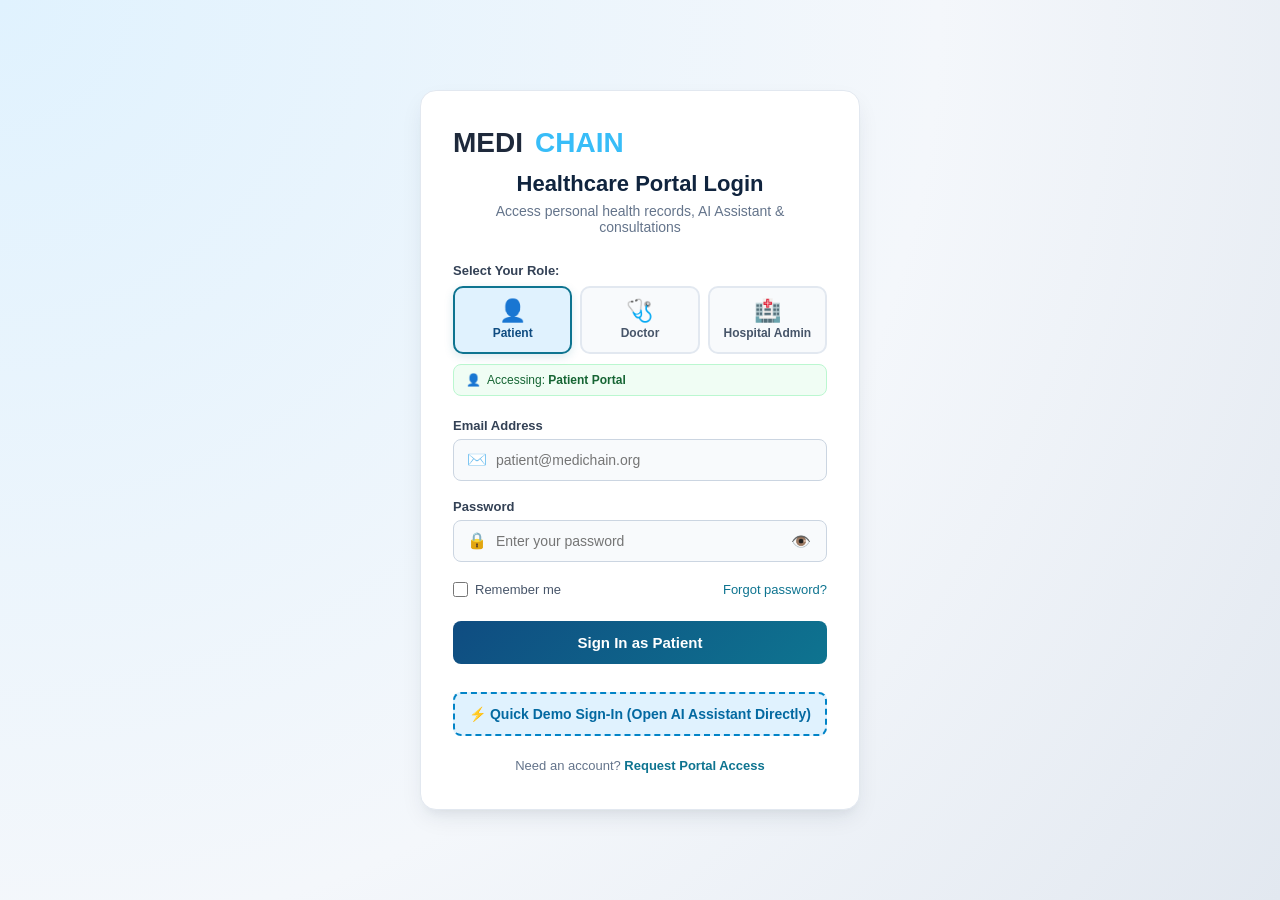
==== commit 77c2e3d9: "style: apply ashwini_frontend color palette to dashboard feature cards and components" ====
--- a/Frontend/admin.html
+++ b/Frontend/admin.html
@@ -5,7 +5,7 @@
     <meta charset="UTF-8">
     <meta name="viewport" content="width=device-width, initial-scale=1.0">
     <title>MEDICHAIN | Admin Panel</title>
-    <link rel="stylesheet" href="css/style.css?v=10.0">
+    <link rel="stylesheet" href="css/style.css?v=12.0">
     <script>
         (function () {
             var auth = localStorage.getItem("medichain_auth") || sessionStorage.getItem("medichain_auth");
@@ -34,13 +34,26 @@
             padding: 10px 16px;
             border: none;
             border-radius: 6px;
-            background: #176b87;
+            background: linear-gradient(135deg, #171E57 0%, #24338F 50%, #2F5CA3 100%);
             color: white;
+            font-weight: 600;
             cursor: pointer;
+            box-shadow: 0 2px 6px rgba(36, 51, 143, 0.25);
+            transition: all 0.2s ease;
+        }
+
+        .admin-form button:hover {
+            transform: translateY(-1px);
+            box-shadow: 0 4px 10px rgba(36, 51, 143, 0.35);
         }
 
         .delete-btn {
-            background: #d9546f;
+            background: #dc2626;
+            box-shadow: 0 2px 6px rgba(220, 38, 38, 0.25);
+        }
+
+        .delete-btn:hover {
+            background: #b91c1c;
         }
 
         .admin-table {
--- a/Frontend/css/style.css
+++ b/Frontend/css/style.css
@@ -109,8 +109,8 @@
 
 .topbar-toggle-btn:hover {
     background: #e0f2fe;
-    border-color: #0e7490;
-    color: #0e7490;
+    border-color: #2F5CA3;
+    color: #24338F;
 }
 
 /* Sidebar Collapsed State */
@@ -273,9 +273,9 @@
 .stat-card {
     background: white;
     padding: 22px;
-    border-radius: 12px;
-    border: 2px solid transparent;
-    box-shadow: 0 3px 12px rgba(0, 0, 0, 0.04);
+    border-radius: 14px;
+    border: 1.5px solid #cbd5e1;
+    box-shadow: 0 4px 14px rgba(23, 30, 87, 0.05);
     transition: transform 0.25s cubic-bezier(0.16, 1, 0.3, 1),
         box-shadow 0.25s cubic-bezier(0.16, 1, 0.3, 1),
         border-color 0.25s ease;
@@ -283,16 +283,32 @@
 }
 
 .stat-card h3 {
-    color: #64748b;
+    color: #475569;
     font-size: 14px;
     margin-bottom: 12px;
-    transition: color 0.2s ease, font-weight 0.2s ease;
+    font-weight: 600;
+    transition: color 0.2s ease;
 }
 
 .stat-card h1 {
-    font-size: 28px;
-    color: #0f4c81;
-    transition: color 0.2s ease, font-weight 0.2s ease;
+    font-size: 30px;
+    color: #171E57;
+    font-weight: 700;
+    transition: color 0.2s ease;
+}
+
+.stat-card:hover {
+    transform: translateY(-6px) scale(1.01);
+    border-color: #2F5CA3;
+    box-shadow: 0 14px 28px rgba(36, 51, 143, 0.16);
+}
+
+.stat-card:hover h1 {
+    color: #24338F;
+}
+
+.stat-card:hover h3 {
+    color: #171E57;
 }
 
 /* Feature Cards */
@@ -303,89 +319,178 @@
 .features {
     display: grid;
     grid-template-columns: repeat(2, minmax(0, 1fr));
-    gap: 20px;
+    gap: 22px;
 }
 
 .feature-card {
     background: white;
-    padding: 25px;
-    border-radius: 12px;
-    border: 2px solid #e2e8f0;
+    padding: 26px;
+    border-radius: 14px;
+    border: 1.5px solid #cbd5e1;
+    box-shadow: 0 4px 16px rgba(23, 30, 87, 0.06);
     transition: transform 0.25s cubic-bezier(0.16, 1, 0.3, 1),
         box-shadow 0.25s cubic-bezier(0.16, 1, 0.3, 1),
         border-color 0.25s ease;
     cursor: pointer;
-}
-
-/* Card Pop-Up on Hover with Bold Black Color */
-.stat-card:hover,
-.feature-card:hover {
-    transform: translateY(-8px) scale(1.015);
-    border-color: #000000;
-    box-shadow: 0 16px 32px rgba(0, 0, 0, 0.22), 0 0 0 1px #000000;
-}
-
-.stat-card:hover h1,
-.stat-card:hover h3,
-.stat-card:hover p,
-.feature-card:hover h1,
-.feature-card:hover h2,
-.feature-card:hover h3,
-.feature-card:hover p {
-    color: #000000 !important;
-}
-
-.stat-card:hover h1,
-.feature-card:hover h3 {
-    font-weight: 800;
-}
-
-.stat-card:hover h3,
-.feature-card:hover p {
-    font-weight: 600;
-}
-
-.feature-card:hover button {
-    background: #000000;
-    color: white;
-    box-shadow: 0 4px 12px rgba(0, 0, 0, 0.35);
+    display: flex;
+    flex-direction: column;
+    position: relative;
+    overflow: hidden;
 }
 
 .feature-card .icon {
-    font-size: 30px;
-    margin-bottom: 15px;
+    width: 52px;
+    height: 52px;
+    border-radius: 12px;
+    display: inline-flex;
+    align-items: center;
+    justify-content: center;
+    font-size: 26px;
+    margin-bottom: 16px;
     transition: transform 0.25s ease;
 }
 
 .feature-card:hover .icon {
-    transform: scale(1.15);
+    transform: scale(1.12);
 }
 
 .feature-card h3 {
     margin-bottom: 10px;
-    color: #0f4c81;
-    transition: color 0.2s ease, font-weight 0.2s ease;
+    color: #171E57;
+    font-size: 19px;
+    font-weight: 700;
+    transition: color 0.2s ease;
 }
 
 .feature-card p {
-    color: #64748b;
+    color: #475569;
     line-height: 1.6;
-    transition: color 0.2s ease, font-weight 0.2s ease;
+    font-size: 14px;
+    flex: 1;
 }
 
 .feature-card button {
-    margin-top: 18px;
-    padding: 11px 18px;
+    margin-top: 20px;
+    padding: 11px 20px;
     border: none;
-    border-radius: 7px;
-    background: #0e7490;
+    border-radius: 8px;
+    background: linear-gradient(135deg, #171E57 0%, #24338F 50%, #2F5CA3 100%);
     color: white;
+    font-size: 14px;
+    font-weight: 600;
     cursor: pointer;
-    transition: all 0.2s ease;
+    transition: all 0.25s ease;
+    box-shadow: 0 4px 12px rgba(36, 51, 143, 0.25);
+    align-self: flex-start;
 }
 
 .feature-card button:hover {
-    background: #155e75;
+    transform: translateY(-2px);
+    box-shadow: 0 6px 16px rgba(36, 51, 143, 0.35);
+}
+
+/* Feature 1: AI Health Assistant (Royal Indigo / Medichain Blue) */
+#assistant {
+    border-top: 4px solid #24338F;
+}
+
+#assistant .icon {
+    background: #e0f2fe;
+    color: #24338F;
+}
+
+#assistant:hover {
+    transform: translateY(-8px) scale(1.012);
+    border-color: #24338F;
+    box-shadow: 0 16px 32px rgba(36, 51, 143, 0.2);
+}
+
+#assistant button {
+    background: linear-gradient(135deg, #171E57 0%, #24338F 60%, #2F5CA3 100%);
+    box-shadow: 0 4px 14px rgba(36, 51, 143, 0.3);
+}
+
+#assistant:hover button {
+    background: linear-gradient(135deg, #24338F 0%, #2F5CA3 60%, #3B8DAE 100%);
+    box-shadow: 0 6px 18px rgba(36, 51, 143, 0.4);
+}
+
+/* Feature 2: Hospital Resources (Medichain Blue / Cerulean) */
+#resources {
+    border-top: 4px solid #2F5CA3;
+}
+
+#resources .icon {
+    background: #dbeafe;
+    color: #2F5CA3;
+}
+
+#resources:hover {
+    transform: translateY(-8px) scale(1.012);
+    border-color: #2F5CA3;
+    box-shadow: 0 16px 32px rgba(47, 92, 163, 0.2);
+}
+
+#resources button {
+    background: linear-gradient(135deg, #24338F 0%, #2F5CA3 60%, #3B8DAE 100%);
+    box-shadow: 0 4px 14px rgba(47, 92, 163, 0.3);
+}
+
+#resources:hover button {
+    background: linear-gradient(135deg, #2F5CA3 0%, #3B8DAE 60%, #2EBFB7 100%);
+    box-shadow: 0 6px 18px rgba(47, 92, 163, 0.4);
+}
+
+/* Feature 3: Emergency Coordination (Emergency Red Accent + Navy) */
+#emergency {
+    border-top: 4px solid #dc2626;
+}
+
+#emergency .icon {
+    background: #fee2e2;
+    color: #dc2626;
+}
+
+#emergency:hover {
+    transform: translateY(-8px) scale(1.012);
+    border-color: #dc2626;
+    box-shadow: 0 16px 32px rgba(220, 38, 38, 0.2);
+}
+
+#emergency button {
+    background: linear-gradient(135deg, #991b1b 0%, #dc2626 60%, #ef4444 100%);
+    box-shadow: 0 4px 14px rgba(220, 38, 38, 0.3);
+}
+
+#emergency:hover button {
+    background: linear-gradient(135deg, #b91c1c 0%, #ef4444 60%, #f87171 100%);
+    box-shadow: 0 6px 18px rgba(220, 38, 38, 0.4);
+}
+
+/* Feature 4: Report Analysis (Teal / Turquoise Mint + Cerulean) */
+#reports {
+    border-top: 4px solid #2EBFB7;
+}
+
+#reports .icon {
+    background: #ccfbf1;
+    color: #0f766e;
+}
+
+#reports:hover {
+    transform: translateY(-8px) scale(1.012);
+    border-color: #2EBFB7;
+    box-shadow: 0 16px 32px rgba(46, 191, 183, 0.25);
+}
+
+#reports button {
+    background: linear-gradient(135deg, #24338F 0%, #2F5CA3 40%, #2EBFB7 100%);
+    box-shadow: 0 4px 14px rgba(46, 191, 183, 0.3);
+}
+
+#reports:hover button {
+    background: linear-gradient(135deg, #2F5CA3 0%, #3B8DAE 50%, #2EBFB7 100%);
+    box-shadow: 0 6px 18px rgba(46, 191, 183, 0.4);
 }
 
 /* Responsive Design */
@@ -629,16 +734,18 @@
     0% {
         box-shadow: 0 0 0 0 rgba(239, 68, 68, 0.4);
     }
+
     70% {
         box-shadow: 0 0 0 8px rgba(239, 68, 68, 0);
     }
+
     100% {
         box-shadow: 0 0 0 0 rgba(239, 68, 68, 0);
     }
 }
 
 .user-message {
-    background: #0e7490;
+    background: linear-gradient(135deg, #171E57 0%, #24338F 60%, #2F5CA3 100%);
     color: white;
     align-self: flex-end;
 }
@@ -680,7 +787,7 @@
 
 .chat-input-wrapper input {
     width: 100%;
-    padding: 14px 48px 14px 16px;
+    padding: 14px 48px 14px 48px;
     border: 1.5px solid #cbd5e1;
     border-radius: 10px;
     outline: none;
@@ -689,9 +796,34 @@
     background: #ffffff;
 }
 
+.chat-plus-btn {
+    position: absolute;
+    left: 8px;
+    width: 34px;
+    height: 34px;
+    border-radius: 50% !important;
+    background: #f1f5f9 !important;
+    border: 1px solid #cbd5e1 !important;
+    color: #475569 !important;
+    display: inline-flex !important;
+    align-items: center !important;
+    justify-content: center !important;
+    cursor: pointer !important;
+    padding: 0 !important;
+    transition: all 0.2s ease !important;
+    z-index: 2;
+}
+
+.chat-plus-btn:hover {
+    background: #0284c7 !important;
+    color: #ffffff !important;
+    border-color: #0284c7 !important;
+    transform: scale(1.05);
+}
+
 .chat-input-wrapper input:focus {
-    border-color: #0e7490;
-    box-shadow: 0 0 0 3px rgba(14, 116, 144, 0.15);
+    border-color: #2F5CA3;
+    box-shadow: 0 0 0 3px rgba(47, 92, 163, 0.15);
 }
 
 .mic-btn {
@@ -714,7 +846,7 @@
 
 .mic-btn:hover {
     background: #f1f5f9 !important;
-    color: #0e7490 !important;
+    color: #24338F !important;
     transform: scale(1.08);
 }
 
@@ -787,7 +919,7 @@
 
 .chat-input #sendBtn {
     padding: 13px 24px;
-    background: #0e7490;
+    background: linear-gradient(135deg, #171E57 0%, #24338F 60%, #2F5CA3 100%);
     color: white;
     border: none;
     border-radius: 10px;
@@ -799,12 +931,13 @@
     gap: 6px;
     flex-shrink: 0;
     transition: all 0.2s ease;
+    box-shadow: 0 3px 10px rgba(36, 51, 143, 0.28);
 }
 
 .chat-input #sendBtn:hover {
-    background: #155e75;
+    background: linear-gradient(135deg, #24338F 0%, #2F5CA3 60%, #3B8DAE 100%);
     transform: translateY(-1px);
-    box-shadow: 0 2px 6px rgba(14, 116, 144, 0.25);
+    box-shadow: 0 5px 14px rgba(36, 51, 143, 0.38);
 }
 
 .disclaimer {
@@ -902,10 +1035,11 @@
     display: inline-block;
     margin-top: 6px;
     font-size: 11px;
-    color: #b45309;
-    background: #fef3c7;
-    padding: 2px 8px;
-    border-radius: 10px;
+    color: #0369a1;
+    background: #e0f2fe;
+    border: 1px solid #bae6fd;
+    padding: 2px 10px;
+    border-radius: 12px;
     font-weight: 600;
 }
 
